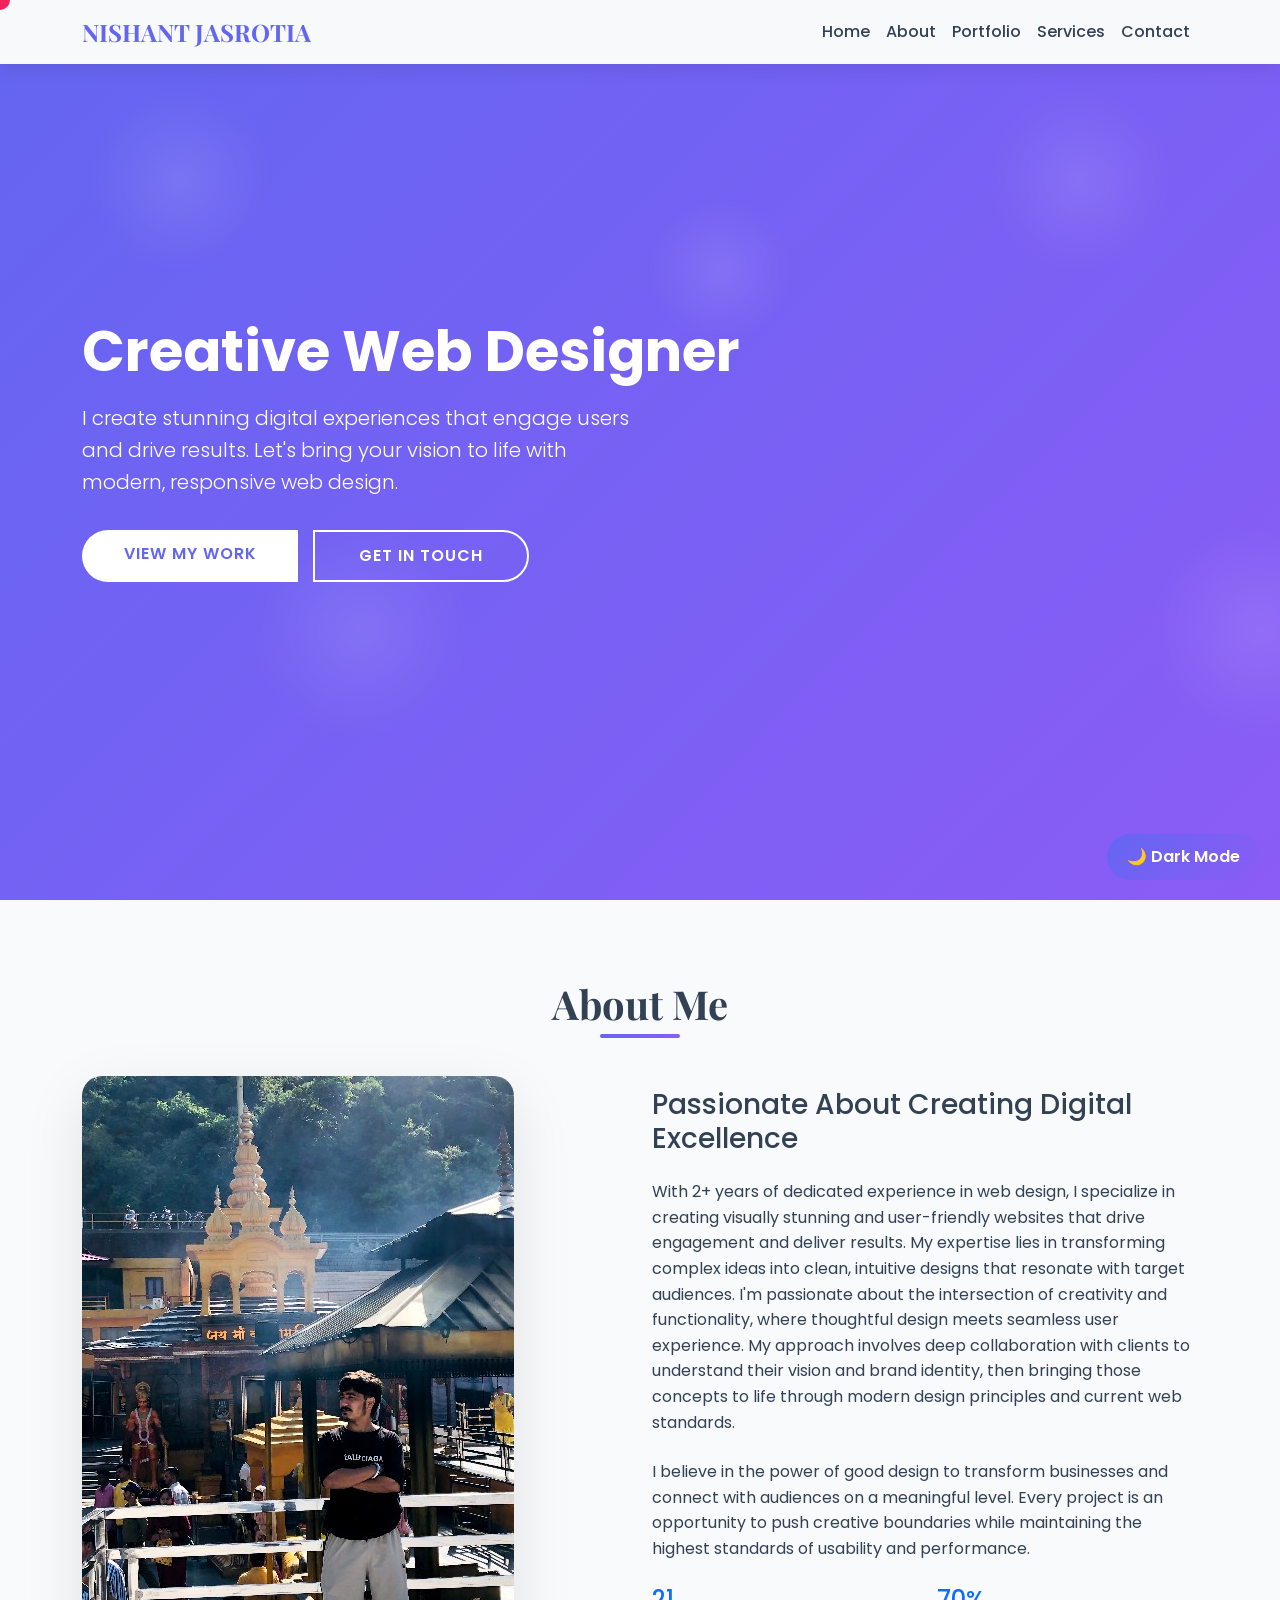
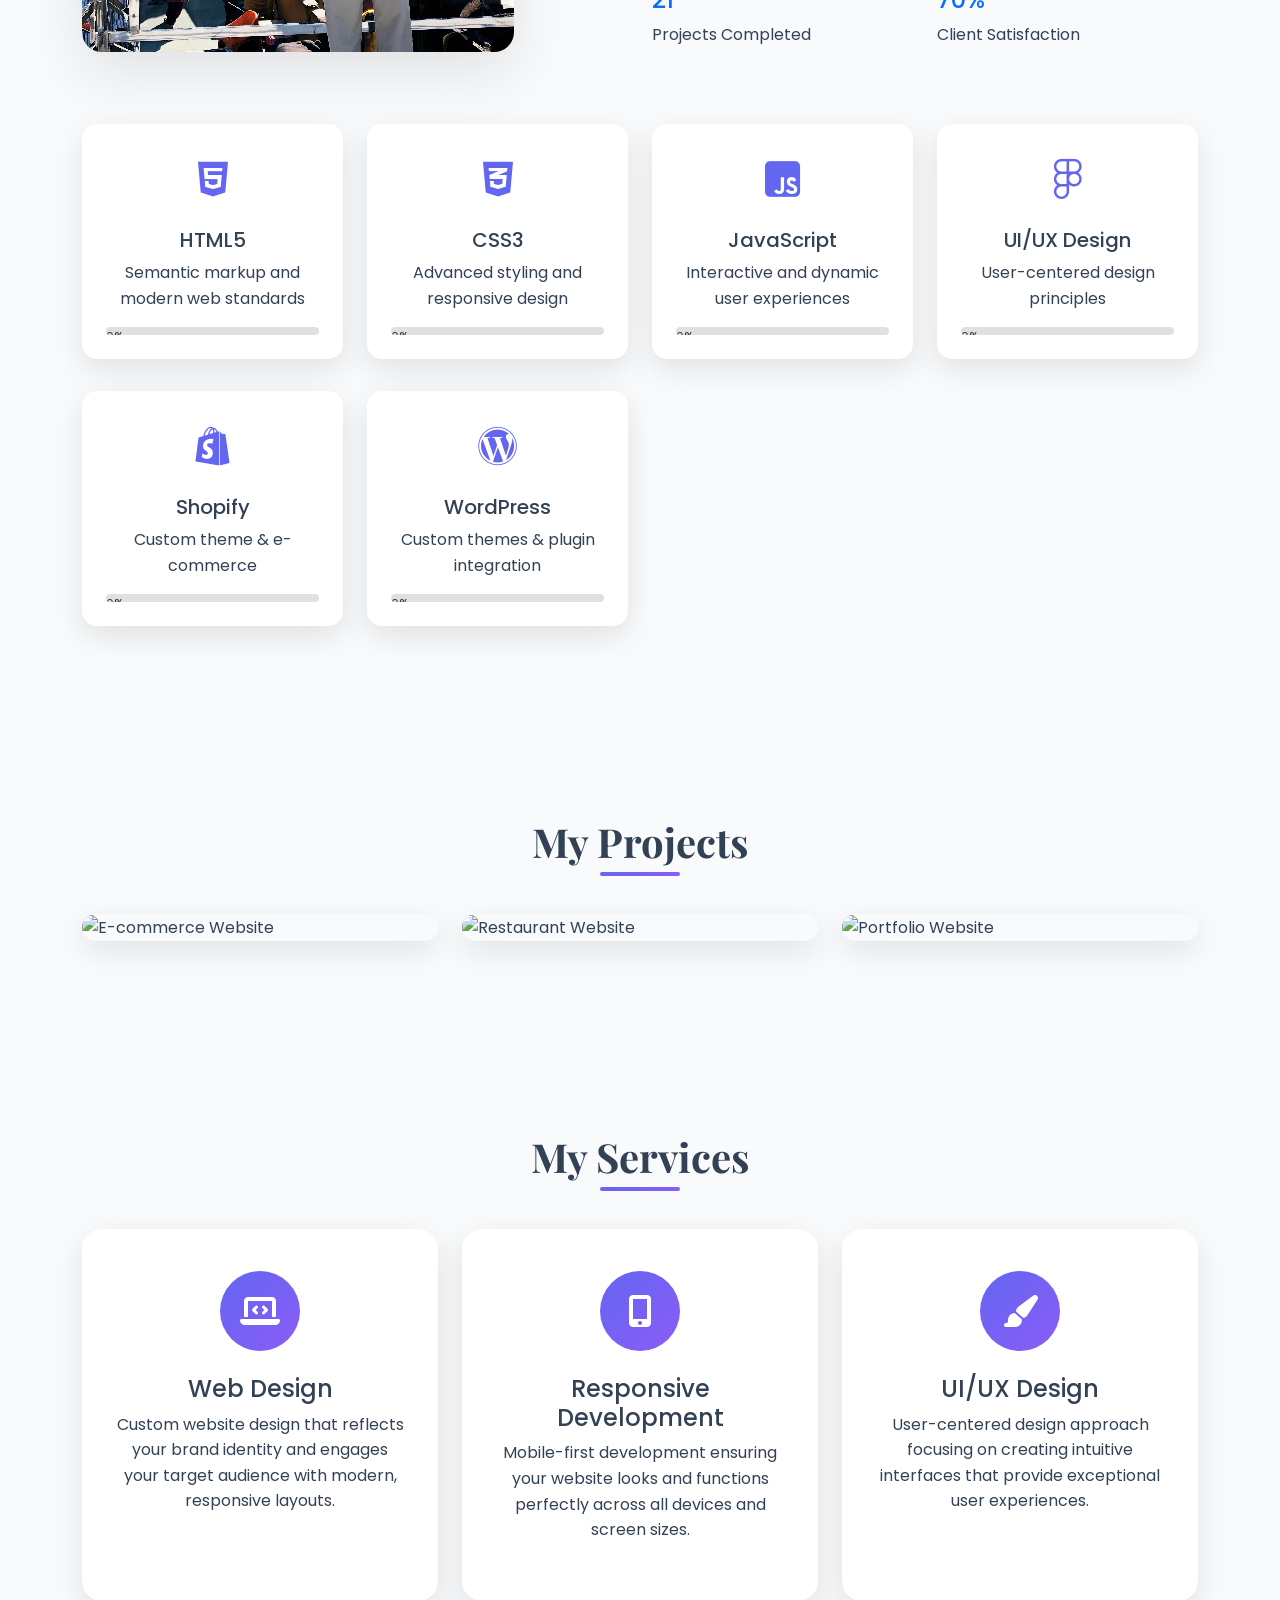
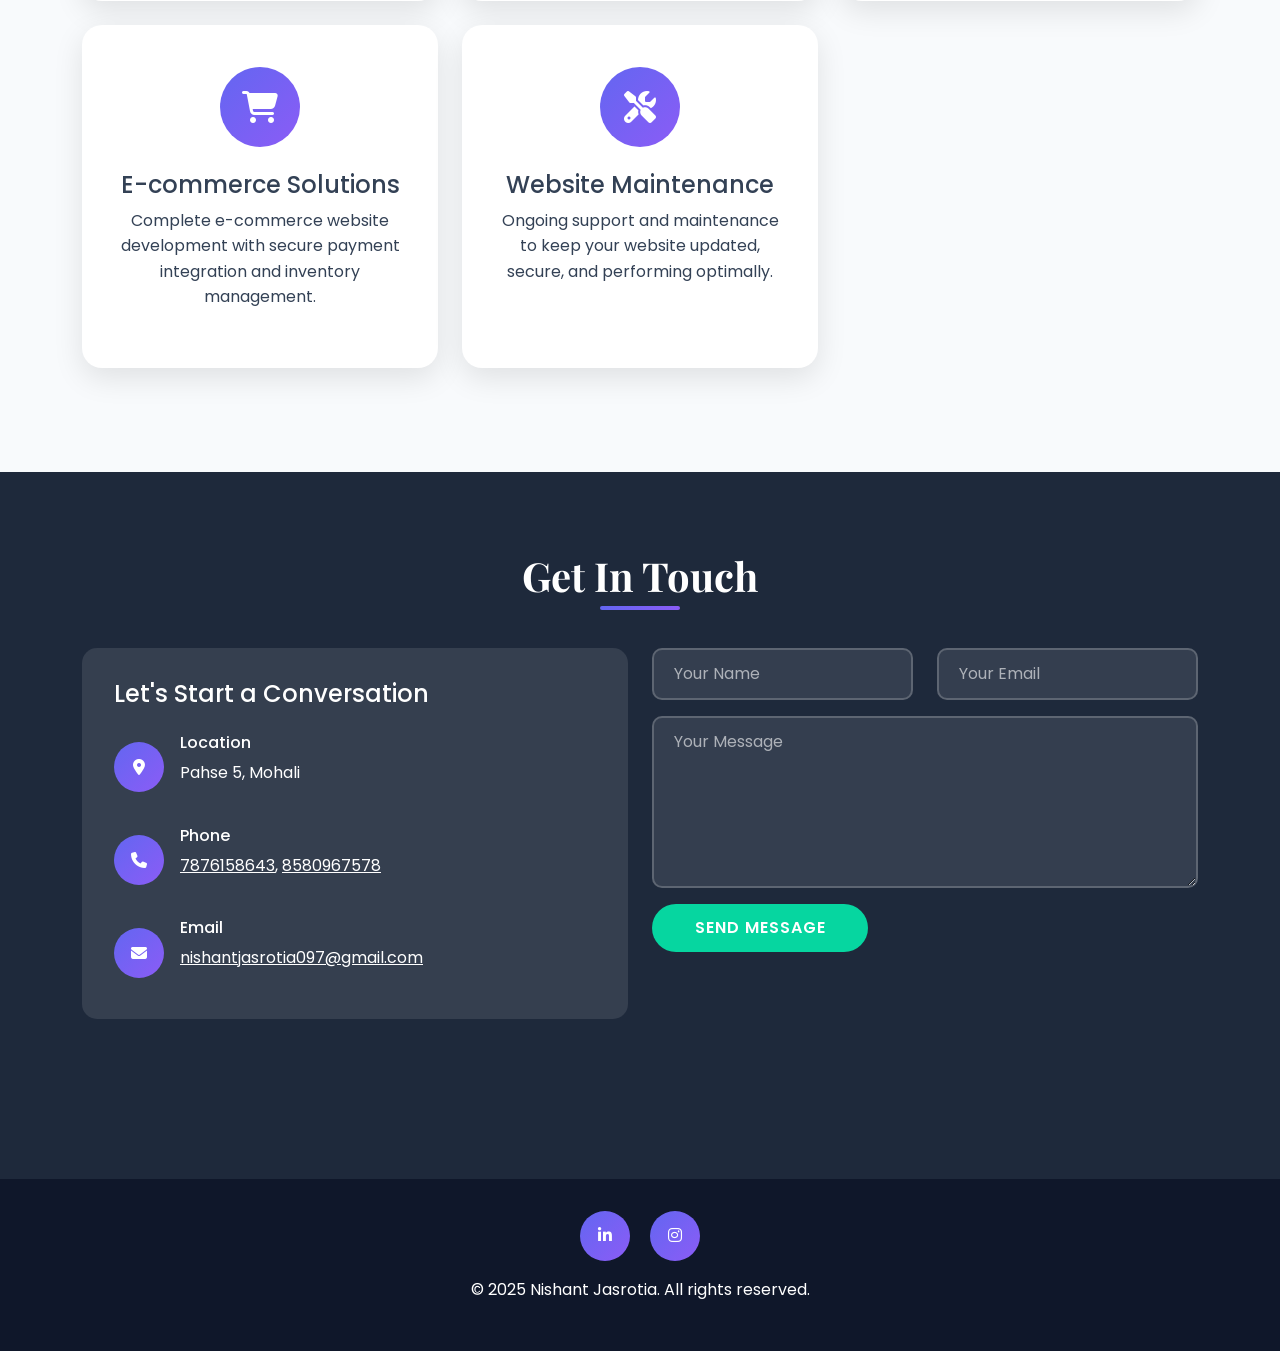
==== index.html @ 98944ba5 "changes" ====
<!DOCTYPE html>
<html lang="en">

<head>
  <meta charset="UTF-8">
  <meta name="viewport" content="width=device-width, initial-scale=1.0">
  <title>Web Designer</title>

  <!-- Bootstrap CSS -->
  <link href="https://cdnjs.cloudflare.com/ajax/libs/bootstrap/5.3.2/css/bootstrap.min.css" rel="stylesheet">
  <!-- Font Awesome -->
  <link href="https://cdnjs.cloudflare.com/ajax/libs/font-awesome/6.4.0/css/all.min.css" rel="stylesheet">
  <!-- Google Fonts -->
  <link
    href="https://fonts.googleapis.com/css2?family=Poppins:wght@300;400;500;600;700&family=Playfair+Display:wght@400;700&display=swap"
    rel="stylesheet">

</head>

<style>
  :root {
    --primary-color: #6366f1;
    --secondary-color: #8b5cf6;
    --accent-color: #06d6a0;
    --dark-color: #1e293b;
    --light-color: #f8fafc;
    --text-color: #334155;
    --gradient: linear-gradient(135deg, #6366f1 0%, #8b5cf6 100%);
  }

  body {
    font-family: 'Poppins', sans-serif;
    line-height: 1.6;
    color: var(--text-color);
    background: var(--light-color);
    transition: all 0.3s ease;
    position: relative;
  }

  /* Dark Mode */
  .mode-button {
    position: fixed;
    bottom: 20px;
    right: 20px;
    z-index: 1000;
  }

  .dark-toggle-btn {
    padding: 10px 20px;
    border: none;
    border-radius: 8px;
    cursor: pointer;
    background: #444;
    color: #fff;
    font-size: 16px;
    transition: background 0.3s ease;
  }

  body.dark-mode .dark-toggle-btn {
    background: #fff;
    color: #000;
  }

  body.dark-mode {
    background: #0f172a;
    color: #f8fafc;
  }

  body.dark-mode .navbar {
    background: rgba(15, 23, 42, 0.95) !important;
  }

  body.dark-mode .nav-link {
    color: #f8fafc !important;
  }

  body.dark-mode .section-title {
    color: #f8fafc;
  }

  body.dark-mode .skill-item,
  body.dark-mode .service-card,
  body.dark-mode .contact-info {
    background: #1e293b;
    color: #f8fafc;
  }

  body.dark-mode .form-control {
    background: rgba(255, 255, 255, 0.1);
    color: #fff;
  }

  body.dark-mode .portfolio {
    background: #1e293b;
  }

  .dark-toggle-btn {
    background: var(--gradient);
    border: none;
    border-radius: 50px;
    padding: 10px 20px;
    color: #fff;
    font-weight: 600;
    cursor: pointer;
    transition: 0.3s ease;
  }

  .dark-toggle-btn:hover {
    transform: translateY(-3px);
    box-shadow: 0 10px 20px rgba(0, 0, 0, 0.3);
  }

  /* Footer */
  .footer {
    background: #0f172a;
    color: white;
    text-align: center;
    padding: 2rem 0;
  }

  * {
    margin: 0;
    padding: 0;
    box-sizing: border-box;
  }

  body {
    font-family: 'Poppins', sans-serif;
    line-height: 1.6;
    color: var(--text-color);
    overflow-x: hidden;
  }

  /* Custom scrollbar */
  ::-webkit-scrollbar {
    width: 8px;
  }

  ::-webkit-scrollbar-track {
    background: var(--light-color);
  }

  ::-webkit-scrollbar-thumb {
    background: var(--primary-color);
    border-radius: 4px;
  }

  /* Navigation */
  .navbar {
    background: rgba(255, 255, 255, 0.95);
    backdrop-filter: blur(10px);
    box-shadow: 0 2px 20px rgba(0, 0, 0, 0.1);
    transition: all 0.3s ease;
  }

  .navbar-brand {
    font-family: 'Playfair Display', serif;
    font-weight: 700;
    font-size: 1.5rem;
    color: var(--primary-color) !important;
  }

  .nav-link {
    font-weight: 500;
    color: var(--text-color) !important;
    position: relative;
    transition: color 0.3s ease;
  }

  .nav-link:hover {
    color: var(--primary-color) !important;
  }

  .nav-link::after {
    content: '';
    position: absolute;
    width: 0;
    height: 2px;
    bottom: 0;
    left: 50%;
    background: var(--gradient);
    transition: all 0.3s ease;
    transform: translateX(-50%);
  }

  .nav-link:hover::after {
    width: 80%;
  }

  /* Hero Section */
  .hero {
    min-height: 100vh;
    background: var(--gradient);
    position: relative;
    display: flex;
    align-items: center;
    overflow: hidden;
  }

  .hero::before {
    content: '';
    position: absolute;
    top: 0;
    left: 0;
    right: 0;
    bottom: 0;
    background: url('data:image/svg+xml,<svg xmlns="http://www.w3.org/2000/svg" viewBox="0 0 1000 1000"><defs><radialGradient id="a" cx="50%" cy="50%" r="50%"><stop offset="0%" stop-color="%23ffffff" stop-opacity="0.1"/><stop offset="100%" stop-color="%23ffffff" stop-opacity="0"/></radialGradient></defs><circle cx="200" cy="200" r="100" fill="url(%23a)"/><circle cx="800" cy="300" r="80" fill="url(%23a)"/><circle cx="400" cy="700" r="120" fill="url(%23a)"/></svg>');
    animation: float 20s ease-in-out infinite;
  }

  @keyframes float {

    0%,
    100% {
      transform: translateY(0px) rotate(0deg);
    }

    50% {
      transform: translateY(-20px) rotate(180deg);
    }
  }

  .hero-content {
    color: white;
    z-index: 2;
    position: relative;
  }

  .hero h1 {
    font-size: 3.5rem;
    font-weight: 700;
    margin-bottom: 1rem;
    opacity: 0;
    animation: slideInUp 1s ease forwards;
  }

  .hero .lead {
    font-size: 1.25rem;
    margin-bottom: 2rem;
    opacity: 0;
    animation: slideInUp 1s ease 0.3s forwards;
  }

  .hero .btn-group {
    opacity: 0;
    animation: slideInUp 1s ease 0.6s forwards;
  }

  @keyframes slideInUp {
    from {
      opacity: 0;
      transform: translateY(50px);
    }

    to {
      opacity: 1;
      transform: translateY(0);
    }
  }

  .hero-content p.lead {
    width: 100%;
    max-width: 555px;
  }

  .btn-custom {
    padding: 12px 30px;
    border-radius: 50px;
    font-weight: 600;
    text-transform: uppercase;
    letter-spacing: 1px;
    transition: all 0.3s ease;
    border: none;
    position: relative;
    overflow: hidden;
    width: 100%;
    max-width: 216px;
  }

  .btn-primary-custom {
    background: white;
    color: var(--primary-color);
  }

  .btn-primary-custom:hover {
    background: var(--light-color);
    transform: translateY(-3px);
    box-shadow: 0 10px 30px rgba(0, 0, 0, 0.2);
    color: #7c60f4;
  }

  .btn-outline-custom {
    background: transparent;
    color: white;
    border: 2px solid white;
  }

  .btn-outline-custom:hover {
    background: white;
    color: var(--primary-color);
    transform: translateY(-3px);
  }

  /* Section Styles */
  .section-padding {
    padding: 80px 0;
  }

  .section-title {
    font-family: 'Playfair Display', serif;
    font-size: 2.5rem;
    font-weight: 700;
    text-align: center;
    margin-bottom: 3rem;
    position: relative;
  }

  .section-title::after {
    content: '';
    position: absolute;
    width: 80px;
    height: 4px;
    background: var(--gradient);
    bottom: -10px;
    left: 50%;
    transform: translateX(-50%);
    border-radius: 2px;
  }

  /* About Section */
  .about-img {
    border-radius: 20px;
    box-shadow: 0 20px 60px rgba(0, 0, 0, 0.1);
    transition: transform 0.3s ease;
  }

  .about-img:hover {
    transform: translateY(-10px);
  }

  .skill-item {
    background: white;
    padding: 1.5rem;
    border-radius: 15px;
    text-align: center;
    box-shadow: 0 10px 30px rgba(0, 0, 0, 0.1);
    transition: all 0.3s ease;
    margin-bottom: 2rem;
    cursor: pointer;
  }

  .skill-item:hover {
    transform: translateY(-10px);
    box-shadow: 0 20px 60px rgba(0, 0, 0, 0.15);
  }

  .skill-icon {
    font-size: 2.5rem;
    color: var(--primary-color);
    margin-bottom: 1rem;
  }

  /* Portfolio Section */
  .portfolio {
    background: var(--light-color);
  }

  .portfolio-item {
    position: relative;
    overflow: hidden;
    border-radius: 15px;
    box-shadow: 0 10px 30px rgba(0, 0, 0, 0.1);
    transition: all 0.3s ease;
    margin-bottom: 2rem;
  }

  .portfolio-item:hover {
    transform: translateY(-10px);
    box-shadow: 0 20px 60px rgba(0, 0, 0, 0.2);
  }

  .portfolio-overlay {
    position: absolute;
    top: 0;
    left: 0;
    right: 0;
    bottom: 0;
    background: rgba(99, 102, 241, 0.9);
    opacity: 0;
    transition: all 0.3s ease;
    display: flex;
    align-items: center;
    justify-content: center;
    flex-direction: column;
  }

  .portfolio-item:hover .portfolio-overlay {
    opacity: 1;
  }

  .portfolio-overlay h5 {
    color: white;
    margin-bottom: 0.5rem;
  }

  .portfolio-overlay p {
    color: rgba(255, 255, 255, 0.8);
    margin-bottom: 1rem;
  }

  .portfolio-overlay .btn {
    border: 2px solid white;
    color: white;
    border-radius: 25px;
    padding: 8px 20px;
  }

  /* Services Section */
  .service-card {
    background: white;
    padding: 2.5rem 2rem;
    border-radius: 20px;
    text-align: center;
    box-shadow: 0 10px 30px rgba(0, 0, 0, 0.1);
    transition: all 0.3s ease;
    height: 100%;
    border: 2px solid transparent;
    cursor: pointer;
  }

  .service-card:hover {
    transform: translateY(-10px);
    border-color: var(--primary-color);
    box-shadow: 0 20px 60px rgba(99, 102, 241, 0.2);
  }

  .service-icon {
    width: 80px;
    height: 80px;
    background: var(--gradient);
    border-radius: 50%;
    display: flex;
    align-items: center;
    justify-content: center;
    margin: 0 auto 1.5rem;
    color: white;
    font-size: 2rem;
  }

  /* Contact Section */
  body.dark-mode .contact-info {
    border: 1px solid #fff;
    /* border-radius: 15px;
    background-image: linear-gradient(#7c5ff4, #06d6a0), linear-gradient(135deg, #6366f1 0%, #8b5cf6 100%); */
  }

  .contact {
    background: var(--dark-color);
    color: white;
  }

  .contact-info {
    background: rgba(255, 255, 255, 0.1);
    padding: 2rem;
    border-radius: 15px;
    margin-bottom: 2rem;
  }

  .contact-item {
    display: flex;
    align-items: center;
    margin-bottom: 1.5rem;
  }

  .contact-item a {
    color: #fff;
  }

  .contact-item:last-child {
    margin-bottom: 0;
  }

  .contact-icon {
    width: 50px;
    height: 50px;
    background: var(--gradient);
    border-radius: 50%;
    display: flex;
    align-items: center;
    justify-content: center;
    margin-right: 1rem;
  }

  .form-control {
    background: rgba(255, 255, 255, 0.1);
    border: 2px solid rgba(255, 255, 255, 0.2);
    border-radius: 10px;
    color: white;
    padding: 12px 20px;
  }

  .form-control:focus {
    background: rgba(255, 255, 255, 0.15);
    border-color: var(--accent-color);
    box-shadow: 0 0 0 0.2rem rgba(6, 214, 160, 0.25);
    color: white;
  }

  .form-control::placeholder {
    color: rgba(255, 255, 255, 0.6);
  }

  /* Footer */
  .footer {
    background: #0f172a;
    color: white;
    text-align: center;
    padding: 2rem 0;
  }

  .social-links a {
    display: inline-block;
    width: 50px;
    height: 50px;
    background: var(--gradient);
    border-radius: 50%;
    color: white;
    text-decoration: none;
    margin: 0 0.5rem;
    line-height: 50px;
    transition: all 0.3s ease;
  }

  .social-links a:hover {
    transform: translateY(-5px);
    box-shadow: 0 10px 30px rgba(99, 102, 241, 0.3);
  }

  /* Loader full screen black */
  #loader {
    position: fixed;
    top: 0;
    left: 0;
    width: 100%;
    height: 100%;
    background: #000;
    /* Pure black */
    display: flex;
    justify-content: flex-start;
    align-items: flex-start;
    z-index: 2000;
    transition: opacity 0.6s ease, visibility 0.6s ease;
  }

  #loader.hidden {
    opacity: 0;
    visibility: hidden;
  }

  .loading-line {
    position: absolute;
    top: 0;
    left: 0;
    height: 5px;
    width: 0;
    background: #6366f1;
    box-shadow: 0 0 15px #6366f1, 0 0 30px #6366f1;
    animation: loadLine 2s ease-in-out infinite;
  }

  /* Animation Effect */
  @keyframes loadLine {
    0% {
      width: 0;
      left: 0;
    }

    50% {
      width: 60%;
      left: 20%;
    }

    100% {
      width: 0;
      left: 100%;
    }
  }

  /* Responsive */
  @media (max-width: 768px) {
    .hero h1 {
      font-size: 2.5rem;
    }

    .section-title {
      font-size: 2rem;
    }

    .hero .btn-group {
      flex-direction: column;
      gap: 1rem;
    }
  }

  #cursor {
    position: fixed;
    top: 0;
    left: 0;
    width: 20px;
    height: 20px;
    background: var(--accent-color);
    border-radius: 50%;
    pointer-events: none;
    transform: translate(-50%, -50%);
    transition: transform 0.1s ease;
    mix-blend-mode: difference;
    z-index: 9999;
  }

  button#backToTop {
    border: 0px;
    background: linear-gradient(135deg, #6366f1 0%, #8b5cf6 100%);
    color: #fff;
    width: 50px;
    border-radius: 50px;
    height: 50px;
    font-size: 29px;
  }

  .back-top-button {
    position: fixed;
    bottom: 20px;
    left: 20px;
  }

  /* Skill animation css */
  .skill-item .progress {
    background-color: #e0e0e0;
    border-radius: 20px;
    height: 8px;
    overflow: hidden;
    margin-top: 10px;
  }

  .skill-item .progress-bar {
    height: 100%;
    width: 0;
    background-color: #007bff;
    transition: width 2s ease;
    border-radius: 20px;
  }

</style>

<body>

  <div id="loader">
    <div class="loading-line"></div>
  </div>
  <!-- Navigation -->
  <nav class="navbar navbar-expand-lg fixed-top bg-light">
    <div class="container">
      <a class="navbar-brand fw-bold" href="#home">NISHANT JASROTIA</a>
      <button class="navbar-toggler" type="button" data-bs-toggle="collapse" data-bs-target="#navbarNav">
        <span class="navbar-toggler-icon"></span>
      </button>
      <div class="collapse navbar-collapse" id="navbarNav">
        <ul class="navbar-nav ms-auto">
          <li class="nav-item"><a class="nav-link" href="#home">Home</a></li>
          <li class="nav-item"><a class="nav-link" href="#about">About</a></li>
          <li class="nav-item"><a class="nav-link" href="#portfolio">Portfolio</a></li>
          <li class="nav-item"><a class="nav-link" href="#services">Services</a></li>
          <li class="nav-item"><a class="nav-link" href="#contact">Contact</a></li>
        </ul>
      </div>
    </div>
  </nav>

  <!-- Hero Section -->
  <section id="home" class="hero">
    <div class="container">
      <div class="row align-items-center min-vh-100">
        <div class="col-lg-8">
          <div class="hero-content">
            <h1>Creative Web Designer</h1>
            <p class="lead">I create stunning digital experiences that engage users and drive results. Let's bring your
              vision to life with modern, responsive web design.</p>
            <div class="btn-group d-flex flex-wrap gap-3">
              <a href="#portfolio" class="btn btn-custom btn-primary-custom">View My Work</a>
              <a href="#contact" class="btn btn-custom btn-outline-custom">Get In Touch</a>
            </div>
          </div>
        </div>
      </div>
    </div>
  </section>

  <!-- About Section -->
  <section id="about" class="section-padding">
    <div class="container">
      <h2 class="section-title">About Me</h2>
      <div class="row align-items-center">
        <div class="col-lg-6 mb-4">
          <img src="./Images/About_image.jpg" alt="Nishant Jasrotia" class="img-fluid about-img">
        </div>
        <div class="col-lg-6">
          <h3 class="mb-4">Passionate About Creating Digital Excellence</h3>
          <p class="mb-4">With 2+ years of dedicated experience in web design, I specialize in creating visually
            stunning and user-friendly websites that drive engagement and deliver results. My expertise lies in
            transforming complex ideas into clean, intuitive designs that resonate with target audiences. I'm passionate
            about the intersection of creativity and functionality, where thoughtful design meets seamless user
            experience. My approach involves deep collaboration with clients to understand their vision and brand
            identity, then bringing those concepts to life through modern design principles and current web standards.
          </p>
          <p class="mb-4">I believe in the power of good design to transform businesses and connect with audiences on a
            meaningful level. Every project is an opportunity to push creative boundaries while maintaining the highest
            standards of usability and performance.</p>
          <div class="row">
            <div class="col-6">
              <h4 class="text-primary counter" data-target="30">0</h4>
              <p>Projects Completed</p>
            </div>
            <div class="col-6">
              <h4 class="text-primary counter" data-target="98" data-suffix="%">0%</h4>
              <p>Client Satisfaction</p>
            </div>
          </div>
        </div>
      </div>

      <!-- Skills Section -->
      <div class="row mt-5">
        <div class="col-md-3">
          <div class="skill-item">
            <div class="skill-icon">
              <i class="fab fa-html5"></i>
            </div>
            <h5>HTML5</h5>
            <p>Semantic markup and modern web standards</p>
            <div class="progress">
              <div class="progress-bar" data-percentage="95"></div>
              <span class="progress-percent">0%</span>
            </div>
          </div>
        </div>

        <div class="col-md-3">
          <div class="skill-item">
            <div class="skill-icon">
              <i class="fab fa-css3-alt"></i>
            </div>
            <h5>CSS3</h5>
            <p>Advanced styling and responsive design</p>
            <div class="progress">
              <div class="progress-bar" data-percentage="95"></div>
              <span class="progress-percent">0%</span>
            </div>
          </div>
        </div>

        <div class="col-md-3">
          <div class="skill-item">
            <div class="skill-icon">
              <i class="fab fa-js-square"></i>
            </div>
            <h5>JavaScript</h5>
            <p>Interactive and dynamic user experiences</p>
            <div class="progress">
              <div class="progress-bar" data-percentage="60"></div>
              <span class="progress-percent">0%</span>
            </div>
          </div>
        </div>

        <div class="col-md-3">
          <div class="skill-item">
            <div class="skill-icon">
              <i class="fab fa-figma"></i>
            </div>
            <h5>UI/UX Design</h5>
            <p>User-centered design principles</p>
            <div class="progress">
              <div class="progress-bar" data-percentage="100"></div>
              <span class="progress-percent">0%</span>
            </div>
          </div>
        </div>

        <div class="col-md-3">
          <div class="skill-item">
            <div class="skill-icon">
              <i class="fab fa-shopify"></i>
            </div>
            <h5>Shopify</h5>
            <p>Custom theme & e-commerce</p>
            <div class="progress">
              <div class="progress-bar" data-percentage="90"></div>
              <span class="progress-percent">0%</span>
            </div>
          </div>
        </div>

        <div class="col-md-3">
          <div class="skill-item">
            <div class="skill-icon">
              <i class="fab fa-wordpress"></i>
            </div>
            <h5>WordPress</h5>
            <p>Custom themes & plugin integration</p>
            <div class="progress">
              <div class="progress-bar" data-percentage="85"></div>
              <span class="progress-percent">0%</span>
            </div>
          </div>
        </div>
        <!-- Skill Item End -->
      </div>
    </div>
  </section>



  <!-- Portfolio Section -->
  <section id="portfolio" class="portfolio section-padding">
    <div class="container">
      <h2 class="section-title">My Projects</h2>
      <div class="row">
        <div class="col-lg-4 col-md-6">
          <div class="portfolio-item">
            <img src="https://images.unsplash.com/photo-1460925895917-afdab827c52f?w=400&h=300&fit=crop"
              alt="E-commerce Website" class="img-fluid">
            <div class="portfolio-overlay">
              <h5>E-commerce Platform</h5>
              <p>Modern online shopping experience</p>
              <a href="http://hatley.com/" class="btn btn-outline-light">View Project</a>
            </div>
          </div>
        </div>
        <div class="col-lg-4 col-md-6">
          <div class="portfolio-item">
            <img src="https://images.unsplash.com/photo-1551650975-87deedd944c3?w=400&h=300&fit=crop"
              alt="Restaurant Website" class="img-fluid">
            <div class="portfolio-overlay">
              <h5>Gruta 19</h5>
              <p>Elegant dining experience showcase</p>
              <a href="https://gruta19.netlify.app" class="btn btn-outline-light">View Project</a>
            </div>
          </div>
        </div>
        <div class="col-lg-4 col-md-6">
          <div class="portfolio-item">
            <img src="https://images.unsplash.com/photo-1563013544-824ae1b704d3?w=400&h=300&fit=crop"
              alt="Portfolio Website" class="img-fluid">
            <div class="portfolio-overlay">
              <h5>Coirology</h5>
              <p>Creative showcase platform</p>
              <a href="https://coirology.co.uk" class="btn btn-outline-light">View Project</a>
            </div>
          </div>
        </div>
      </div>
    </div>
  </section>

  <!-- Services Section -->
  <section id="services" class="section-padding">
    <div class="container">
      <h2 class="section-title">My Services</h2>
      <div class="row">
        <div class="col-lg-4 col-md-6 mb-4">
          <div class="service-card">
            <div class="service-icon">
              <i class="fas fa-laptop-code"></i>
            </div>
            <h4>Web Design</h4>
            <p>Custom website design that reflects your brand identity and engages your target audience with modern,
              responsive layouts.</p>
          </div>
        </div>
        <div class="col-lg-4 col-md-6 mb-4">
          <div class="service-card">
            <div class="service-icon">
              <i class="fas fa-mobile-alt"></i>
            </div>
            <h4>Responsive Development</h4>
            <p>Mobile-first development ensuring your website looks and functions perfectly across all devices and
              screen sizes.</p>
          </div>
        </div>
        <div class="col-lg-4 col-md-6 mb-4">
          <div class="service-card">
            <div class="service-icon">
              <i class="fas fa-paint-brush"></i>
            </div>
            <h4>UI/UX Design</h4>
            <p>User-centered design approach focusing on creating intuitive interfaces that provide exceptional user
              experiences.</p>
          </div>
        </div>
        <div class="col-lg-4 col-md-6 mb-4">
          <div class="service-card">
            <div class="service-icon">
              <i class="fas fa-shopping-cart"></i>
            </div>
            <h4>E-commerce Solutions</h4>
            <p>Complete e-commerce website development with secure payment integration and inventory management.</p>
          </div>
        </div>
        <div class="col-lg-4 col-md-6 mb-4">
          <div class="service-card">
            <div class="service-icon">
              <i class="fas fa-tools"></i>
            </div>
            <h4>Website Maintenance</h4>
            <p>Ongoing support and maintenance to keep your website updated, secure, and performing optimally.</p>
          </div>
        </div>
      </div>
    </div>
  </section>

  <!-- Contact Section -->
  <section id="contact" class="contact section-padding">
    <div class="container">
      <h2 class="section-title text-white">Get In Touch</h2>
      <div class="row">
        <div class="col-lg-6 mb-5">
          <div class="contact-info">
            <h4 class="mb-4">Let's Start a Conversation</h4>
            <div class="contact-item">
              <div class="contact-icon">
                <i class="fas fa-map-marker-alt"></i>
              </div>
              <div>
                <h6>Location</h6>
                <p>Pahse 5, Mohali</p>
              </div>
            </div>
            <div class="contact-item">
              <div class="contact-icon">
                <i class="fas fa-phone"></i>
              </div>
              <div>
                <h6>Phone</h6>
                <p>
                  <a href="tel:7876158643">7876158643</a>,
                  <a href="tel:8580967578">8580967578</a>
                </p>
              </div>
            </div>

            <div class="contact-item">
              <div class="contact-icon">
                <i class="fas fa-envelope"></i>
              </div>
              <div>
                <h6>Email</h6>
                <p>
                  <a href="mailto:nishantjasrotia@gmail.com">nishantjasrotia097@gmail.com</a>
                </p>
              </div>
            </div>

          </div>
        </div>
        <div class="col-lg-6">
          <form>
            <div class="row">
              <div class="col-md-6 mb-3">
                <input type="text" class="form-control" placeholder="Your Name" required>
              </div>
              <div class="col-md-6 mb-3">
                <input type="email" class="form-control" placeholder="Your Email" required>
              </div>
            </div>
            <div class="mb-3">
              <textarea class="form-control" rows="6" placeholder="Your Message" required></textarea>
            </div>
            <button type="submit" class="btn btn-custom"
              style="background: var(--accent-color); color: white; border: none;">Send Message</button>
          </form>
        </div>
      </div>
    </div>
  </section>

  <!-- Footer -->
  <footer class="footer">
    <div class="container">
      <div class="social-links mb-3">
        <a href="#"><i class="fab fa-linkedin-in"></i></a>
        <a href="#"><i class="fab fa-instagram"></i></a>
      </div>
      <p class="mt-3">&copy; 2025 Nishant Jasrotia. All rights reserved.</p>
    </div>
  </footer>
  <!-- Back to top -->
  <div class="back-top-button">
    <button id="backToTop" class="back-to-top">⬆</button>
  </div>

  <!-- Dark Mode Button -->
  <div class="mode-button">
    <button id="darkToggle" class="dark-toggle-btn">🌙 Dark Mode</button>
  </div>

  <!-- Bootstrap JS -->
  <script src="https://cdnjs.cloudflare.com/ajax/libs/bootstrap/5.3.2/js/bootstrap.bundle.min.js"></script>

  <script>
    // 1. Page Loader
    window.addEventListener("load", () => {
      const loader = document.getElementById("loader");
      setTimeout(() => {
        loader.classList.add("hidden");
      }, 800);
    });

    // 2. Dark Mode Toggle
    const toggleBtn = document.getElementById("darkToggle");
    function setTheme(theme) {
      document.body.classList.toggle("dark-mode", theme === "dark");
      toggleBtn.textContent = theme === "dark" ? "☀️ Light Mode" : "🌙 Dark Mode";
      localStorage.setItem("theme", theme);
    }
    window.addEventListener("DOMContentLoaded", () => {
      const savedTheme = localStorage.getItem("theme") || "light";
      setTheme(savedTheme);
    });
    toggleBtn.addEventListener("click", () => {
      const isDark = document.body.classList.contains("dark-mode");
      setTheme(isDark ? "light" : "dark");
    });

    // 3. Smooth Scrolling
    document.querySelectorAll('a[href^="#"]').forEach(anchor => {
      anchor.addEventListener("click", function (e) {
        const href = this.getAttribute("href");
        if (href.length > 1 && document.querySelector(href)) {
          e.preventDefault();
          document.querySelector(href).scrollIntoView({ behavior: "smooth" });
        }
      });
    });

    // 4. Navbar Background on Scroll
    window.addEventListener("scroll", () => {
      const navbar = document.querySelector(".navbar");
      if (navbar) {
        navbar.style.background =
          window.scrollY > 50
            ? "rgba(255, 255, 255, 0.98)"
            : "rgba(255, 255, 255, 0.95)";
      }
    });

    // 5. Form Submission
    const form = document.querySelector("form");
    if (form) {
      form.addEventListener("submit", function (e) {
        e.preventDefault();
        alert("Thank you for your message! I'll get back to you soon.");
        form.reset();
      });
    }

    // 6. Animated Counters
    function animateCounter(counter) {
      const target = +counter.getAttribute("data-target");
      const suffix = counter.getAttribute("data-suffix") || "";
      const duration = 2000;
      let start = null;
      function easeOutQuad(t) { return t * (2 - t); }
      function step(timestamp) {
        if (!start) start = timestamp;
        const progress = Math.min((timestamp - start) / duration, 1);
        const eased = easeOutQuad(progress);
        const value = Math.floor(eased * target);
        counter.textContent = value + suffix;
        if (progress < 1) requestAnimationFrame(step);
      }
      requestAnimationFrame(step);
    }
    const counterObserver = new IntersectionObserver(
      (entries, observer) => {
        entries.forEach(entry => {
          if (entry.isIntersecting) {
            animateCounter(entry.target);
            observer.unobserve(entry.target);
          }
        });
      },
      { threshold: 0.5 }
    );
    document.querySelectorAll(".counter").forEach(counter => {
      counterObserver.observe(counter);
    });

    // 7. Typing Effect
    const typingElement = document.getElementById("typing");
    const typingText = "Creative Web Designer | Frontend Developer | UI/UX Enthusiast";
    let typingIndex = 0;
    function typeEffect() {
      if (typingElement && typingIndex < typingText.length) {
        typingElement.textContent += typingText.charAt(typingIndex);
        typingIndex++;
        setTimeout(typeEffect, 100);
      }
    }
    window.addEventListener("load", typeEffect);

    // 8. Custom Cursor
    const cursor = document.createElement("div");
    cursor.id = "cursor";
    document.body.appendChild(cursor);
    document.addEventListener("mousemove", e => {
      cursor.style.top = `${e.clientY}px`;
      cursor.style.left = `${e.clientX}px`;
    });
    document.querySelectorAll("a, button").forEach(el => {
      el.addEventListener("mouseenter", () => {
        cursor.style.transform = "translate(-50%, -50%) scale(2)";
      });
      el.addEventListener("mouseleave", () => {
        cursor.style.transform = "translate(-50%, -50%) scale(1)";
      });
    });

    // 9. Back to Top Button
    const backToTop = document.getElementById("backToTop");
    window.addEventListener("scroll", () => {
      if (window.scrollY > 300) {
        backToTop.style.display = "block";
      } else {
        backToTop.style.display = "none";
      }
    });
    backToTop.addEventListener("click", () => {
      window.scrollTo({ top: 0, behavior: "smooth" });
    });

    // Skill Add animation
     function animateSkills() {
    const bars = document.querySelectorAll('.progress-bar');
    bars.forEach(bar => {
      const rect = bar.getBoundingClientRect();
      const inView = rect.top < window.innerHeight && rect.bottom >= 0;
      if (inView && !bar.classList.contains('animated')) {
        bar.classList.add('animated');
        bar.style.width = bar.getAttribute('data-percentage');
      }
    });
  }

  window.addEventListener('scroll', animateSkills);
  window.addEventListener('load', animateSkills);
  </script>

</body>

</html>
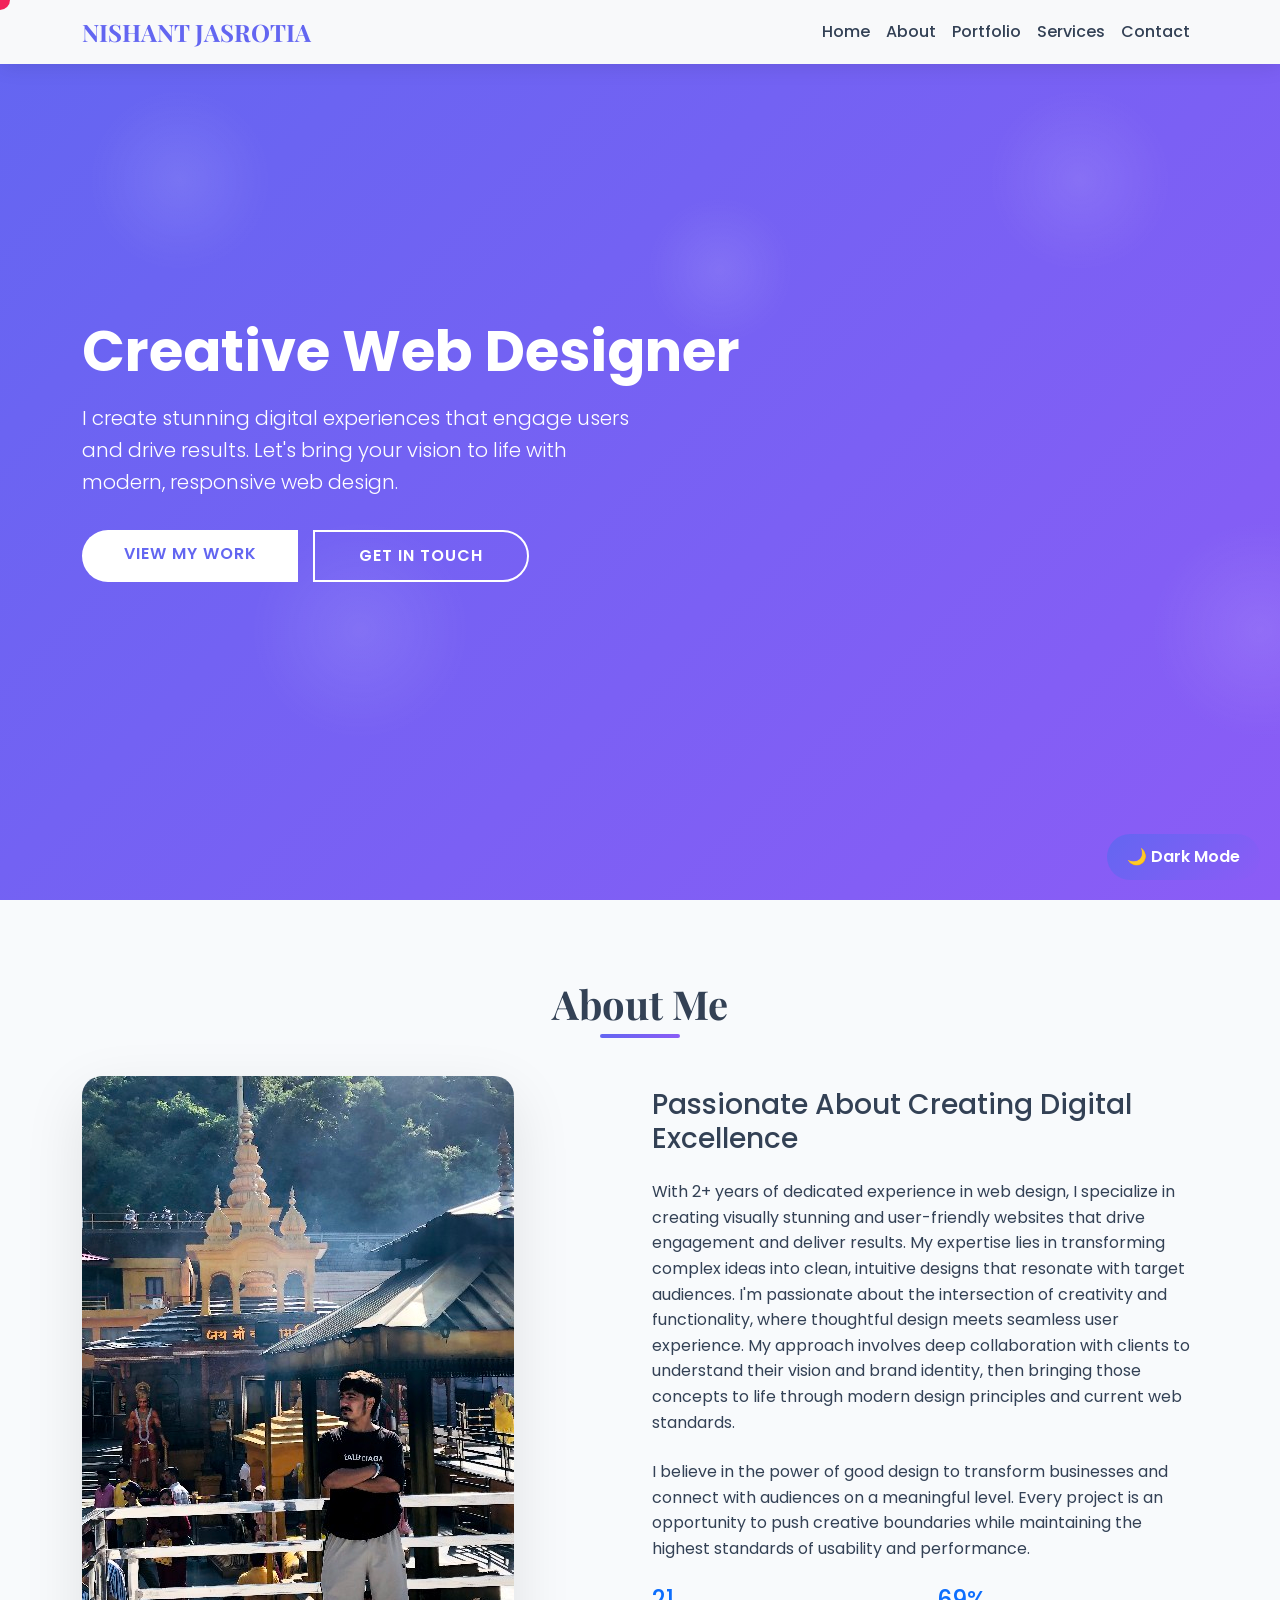
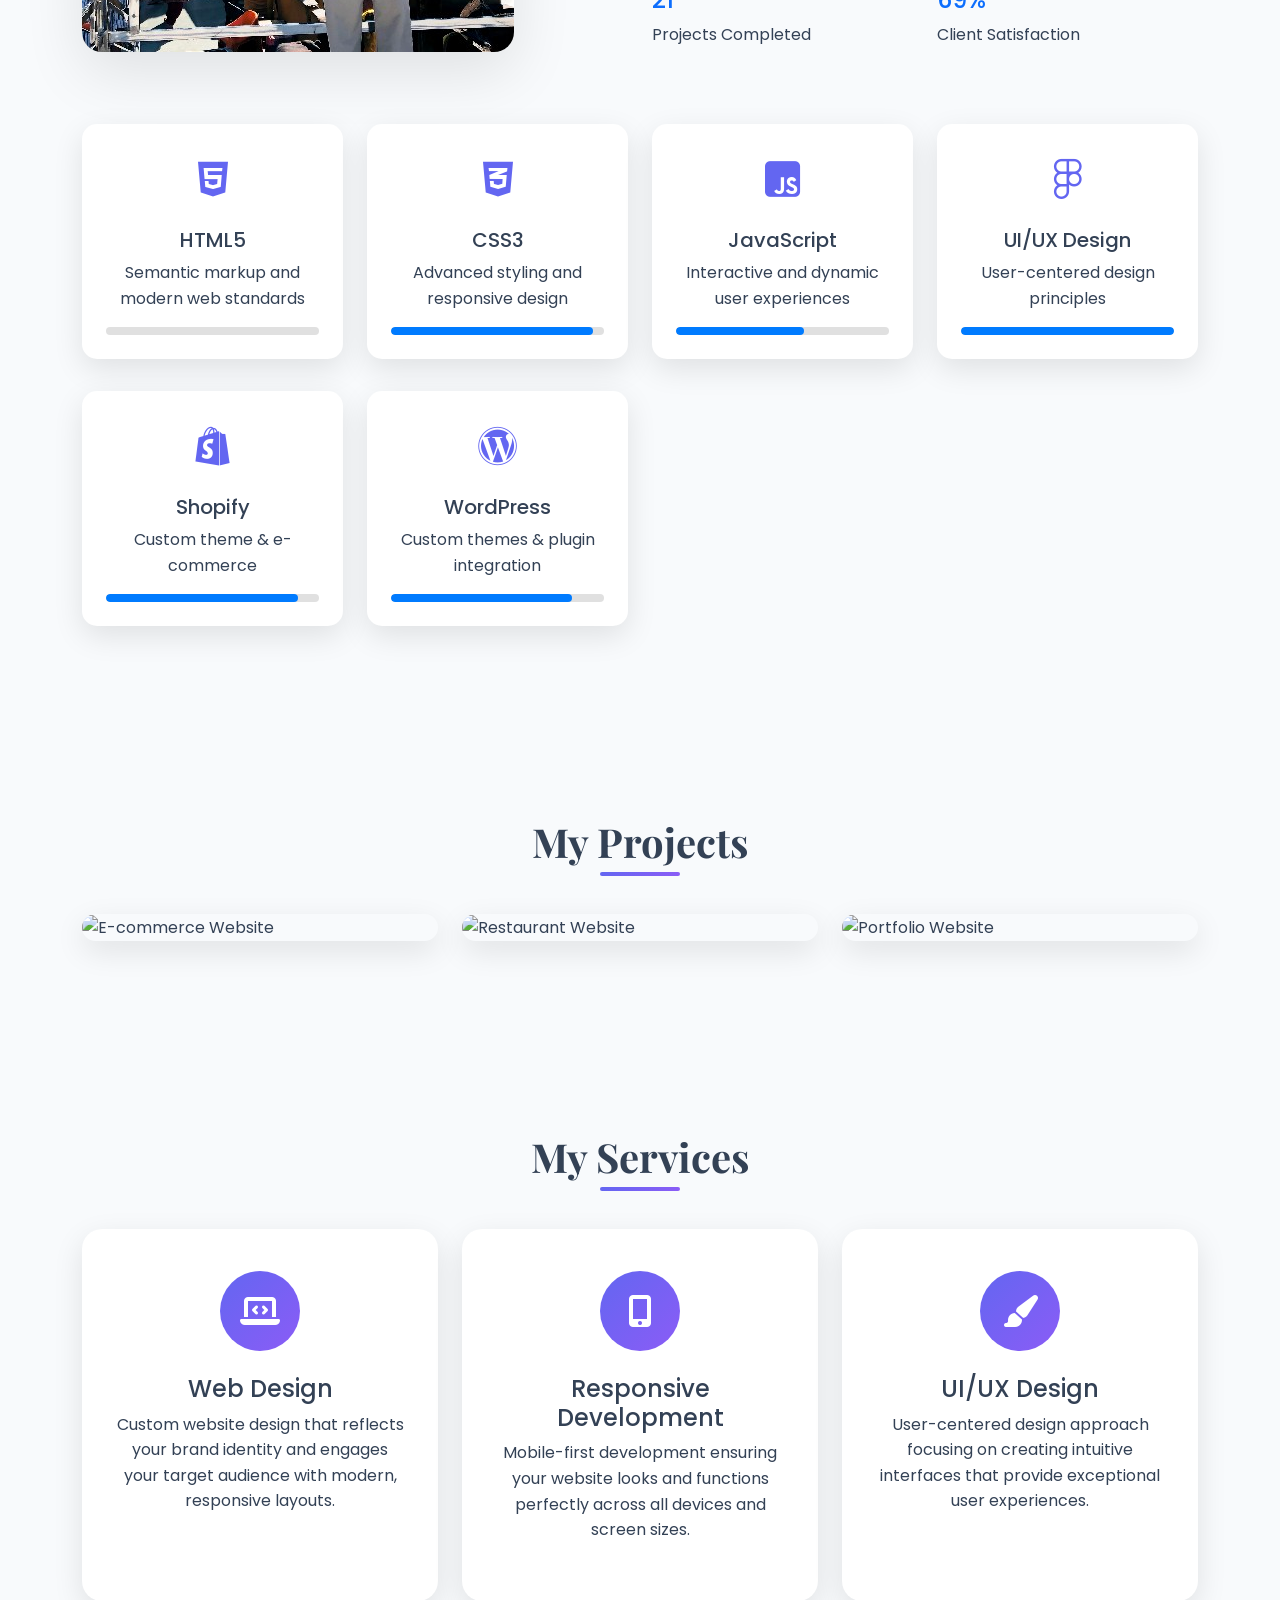
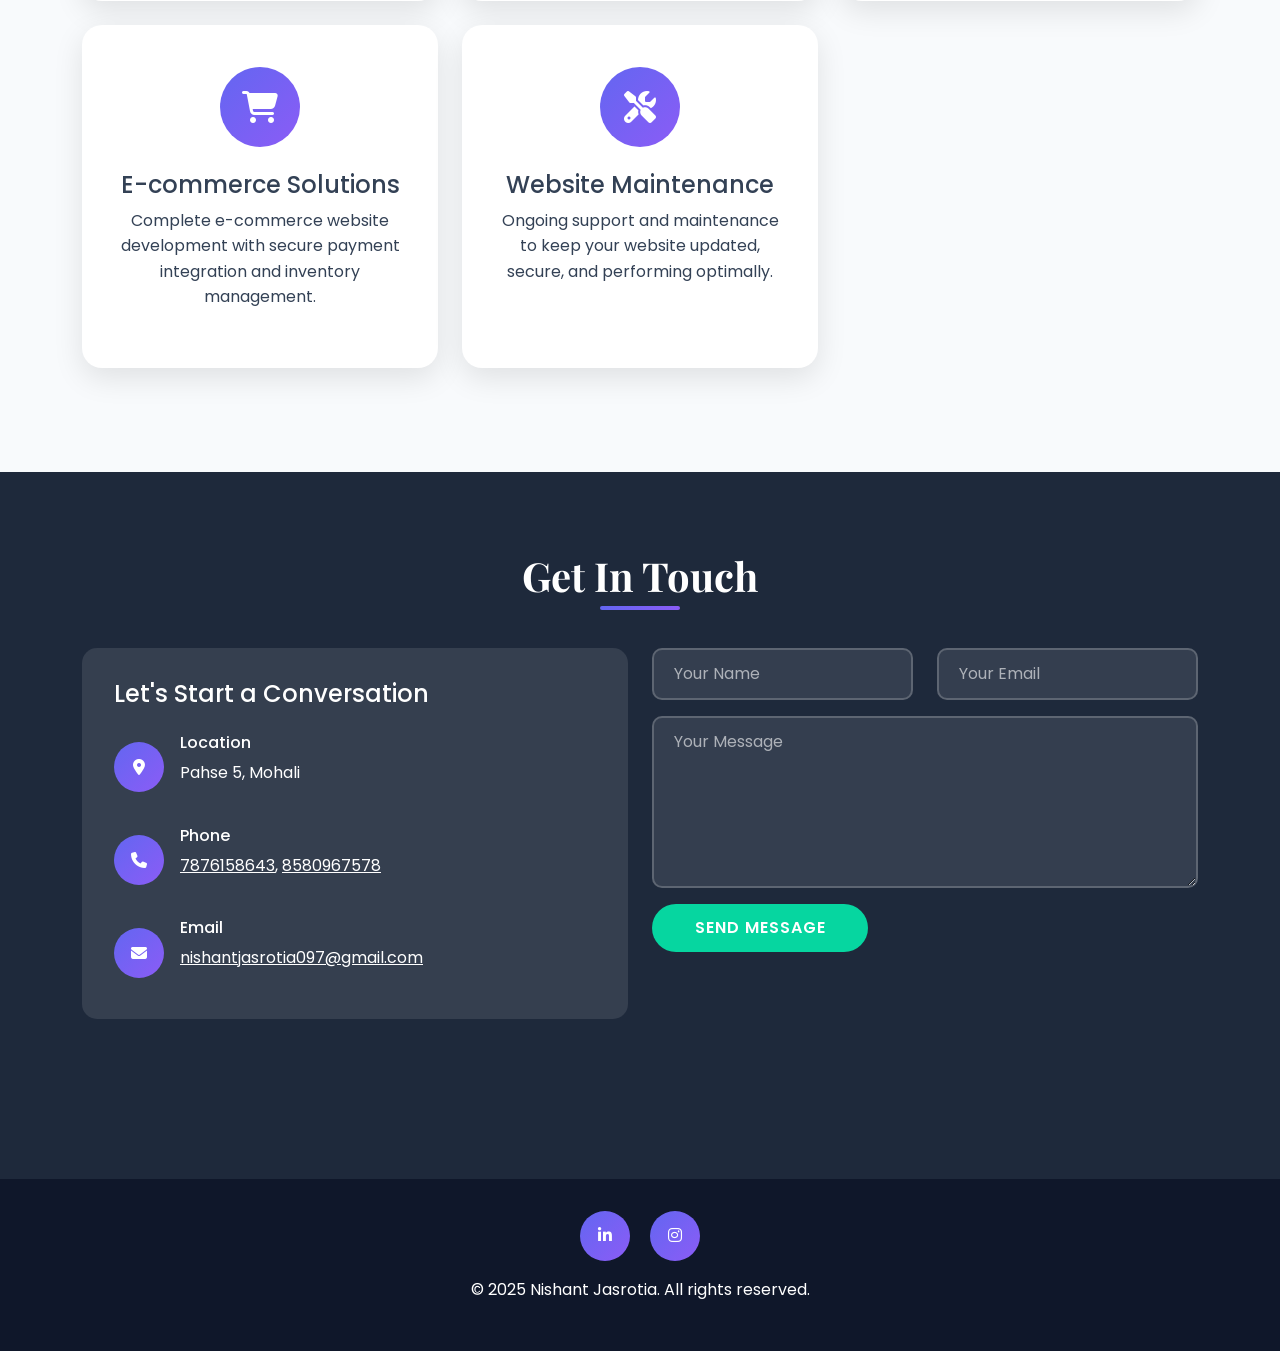
==== commit 228f9ac7: "changes" ====
--- a/index.html
+++ b/index.html
@@ -739,7 +739,6 @@
             <p>Semantic markup and modern web standards</p>
             <div class="progress">
               <div class="progress-bar" data-percentage="95"></div>
-              <span class="progress-percent">0%</span>
             </div>
           </div>
         </div>
@@ -752,8 +751,7 @@
             <h5>CSS3</h5>
             <p>Advanced styling and responsive design</p>
             <div class="progress">
-              <div class="progress-bar" data-percentage="95"></div>
-              <span class="progress-percent">0%</span>
+              <div class="progress-bar" data-percentage="95%"></div>
             </div>
           </div>
         </div>
@@ -766,8 +764,7 @@
             <h5>JavaScript</h5>
             <p>Interactive and dynamic user experiences</p>
             <div class="progress">
-              <div class="progress-bar" data-percentage="60"></div>
-              <span class="progress-percent">0%</span>
+              <div class="progress-bar" data-percentage="60%"></div>
             </div>
           </div>
         </div>
@@ -780,8 +777,7 @@
             <h5>UI/UX Design</h5>
             <p>User-centered design principles</p>
             <div class="progress">
-              <div class="progress-bar" data-percentage="100"></div>
-              <span class="progress-percent">0%</span>
+              <div class="progress-bar" data-percentage="100%"></div>
             </div>
           </div>
         </div>
@@ -794,8 +790,7 @@
             <h5>Shopify</h5>
             <p>Custom theme & e-commerce</p>
             <div class="progress">
-              <div class="progress-bar" data-percentage="90"></div>
-              <span class="progress-percent">0%</span>
+              <div class="progress-bar" data-percentage="90%"></div>
             </div>
           </div>
         </div>
@@ -808,8 +803,7 @@
             <h5>WordPress</h5>
             <p>Custom themes & plugin integration</p>
             <div class="progress">
-              <div class="progress-bar" data-percentage="85"></div>
-              <span class="progress-percent">0%</span>
+              <div class="progress-bar" data-percentage="85%"></div>
             </div>
           </div>
         </div>
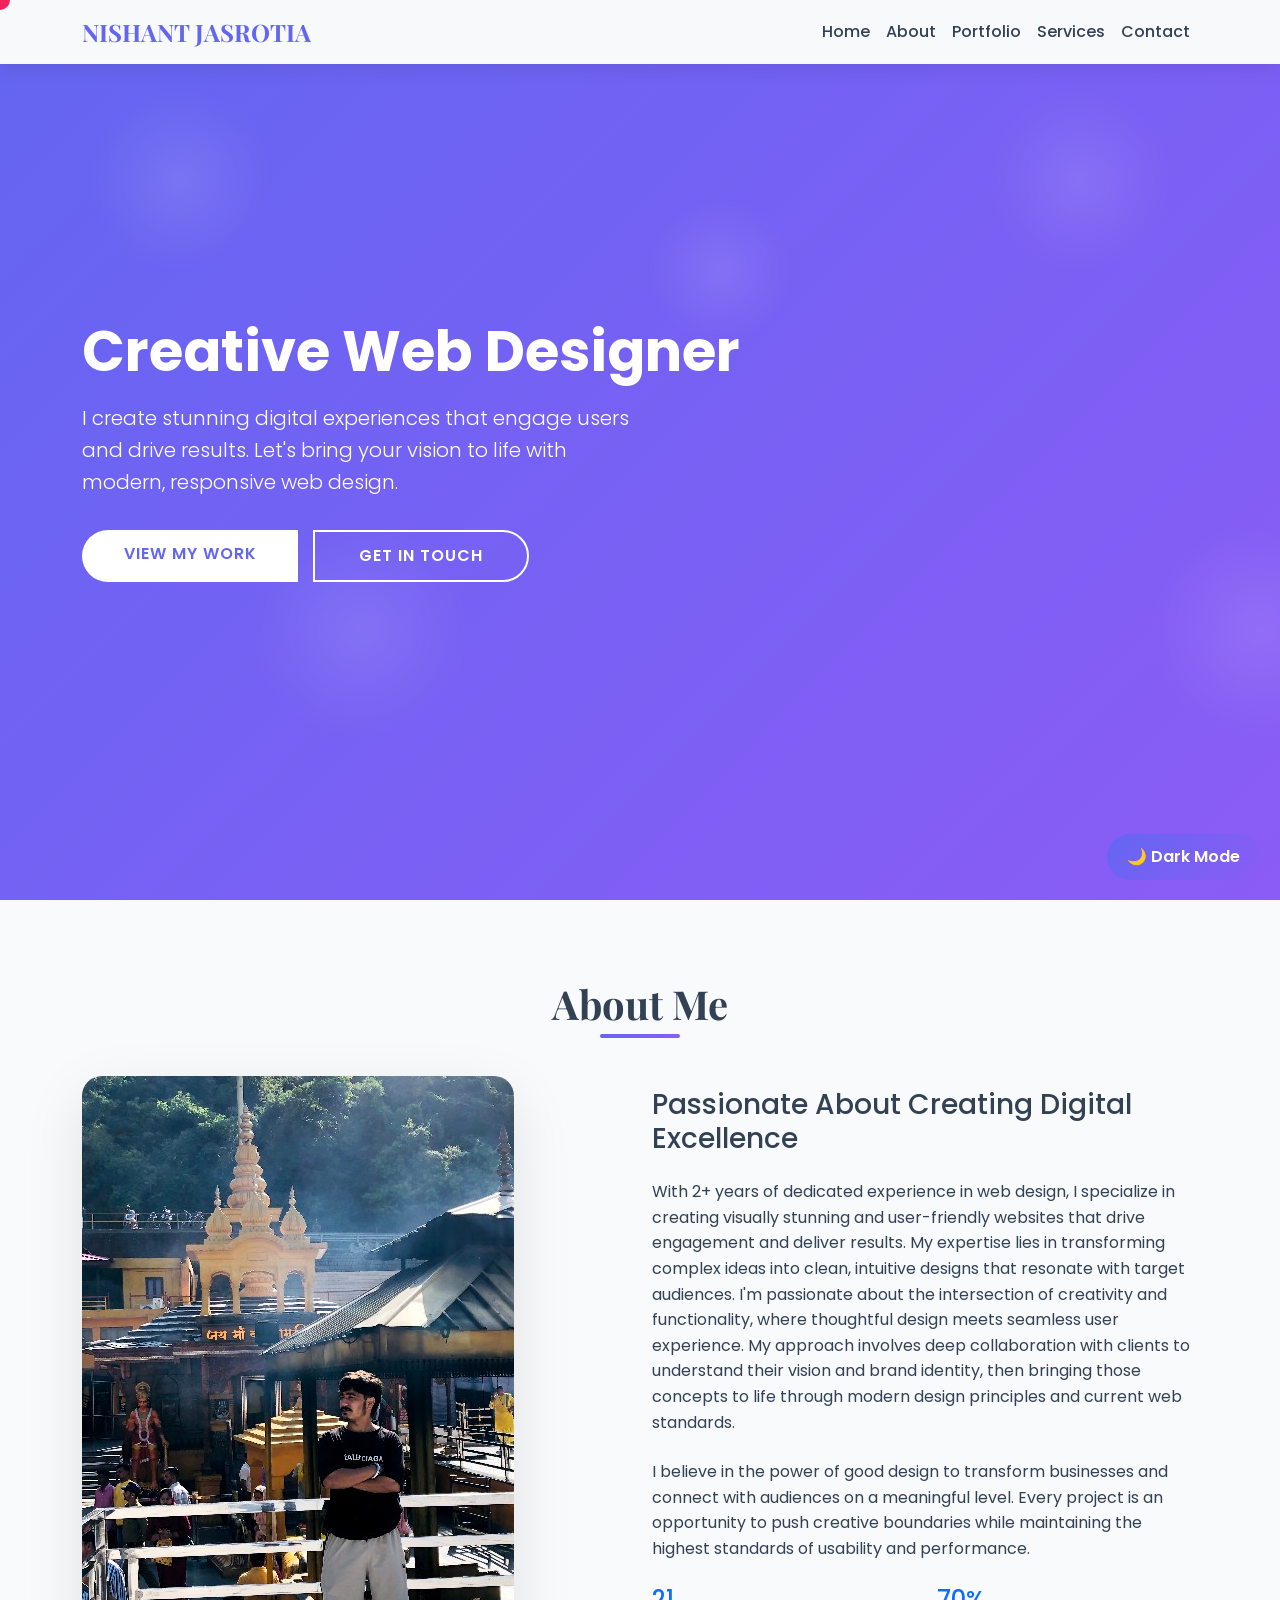
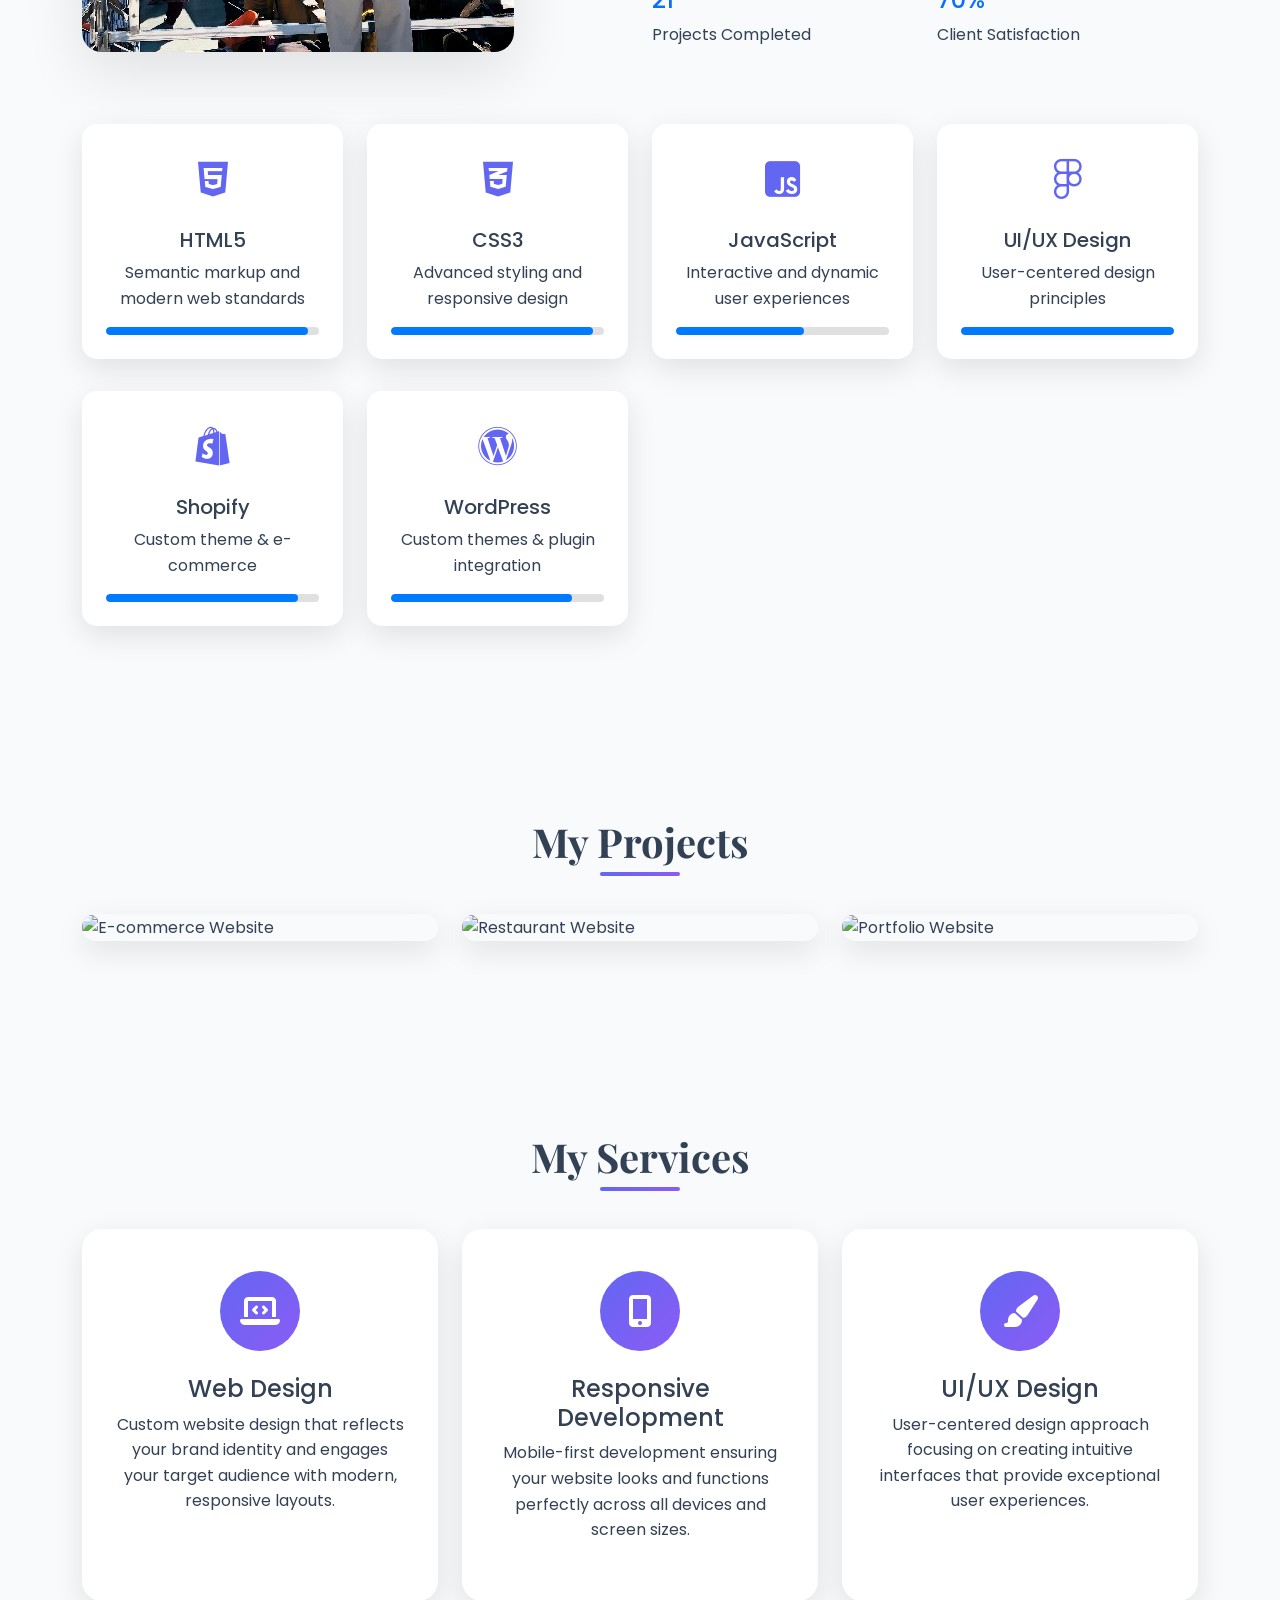
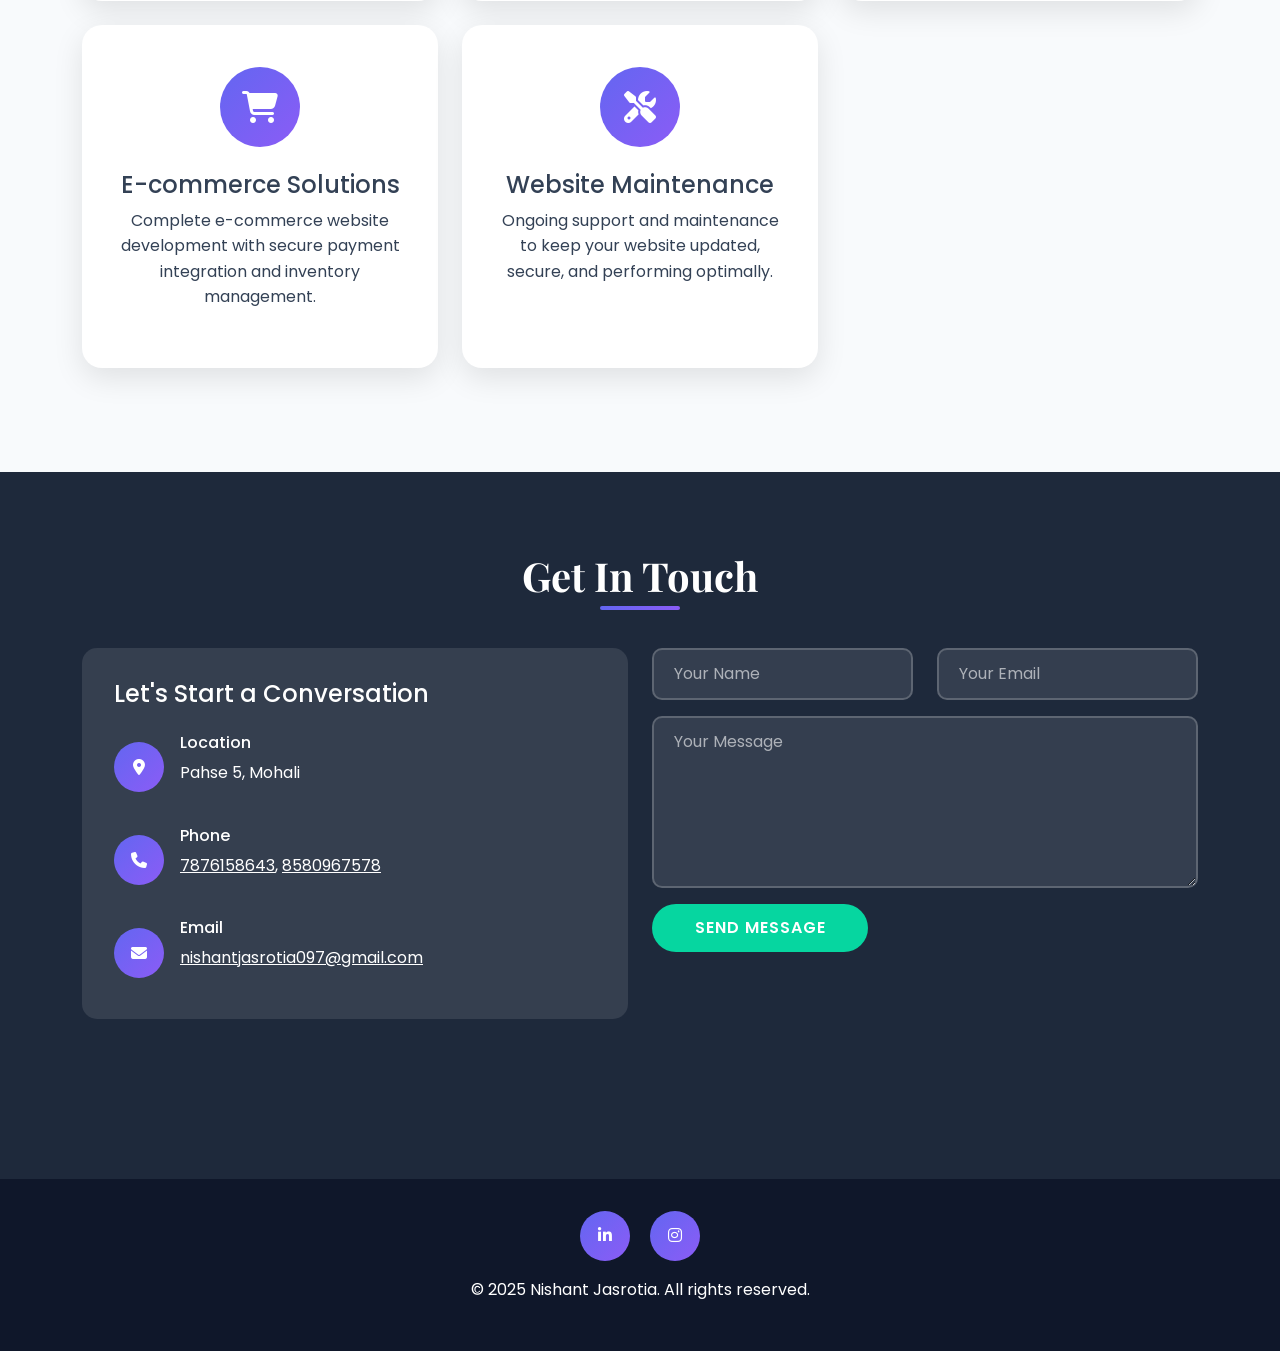
==== commit 9856a4f0: "changes" ====
--- a/index.html
+++ b/index.html
@@ -738,7 +738,7 @@
             <h5>HTML5</h5>
             <p>Semantic markup and modern web standards</p>
             <div class="progress">
-              <div class="progress-bar" data-percentage="95"></div>
+              <div class="progress-bar" data-percentage="95%"></div>
             </div>
           </div>
         </div>
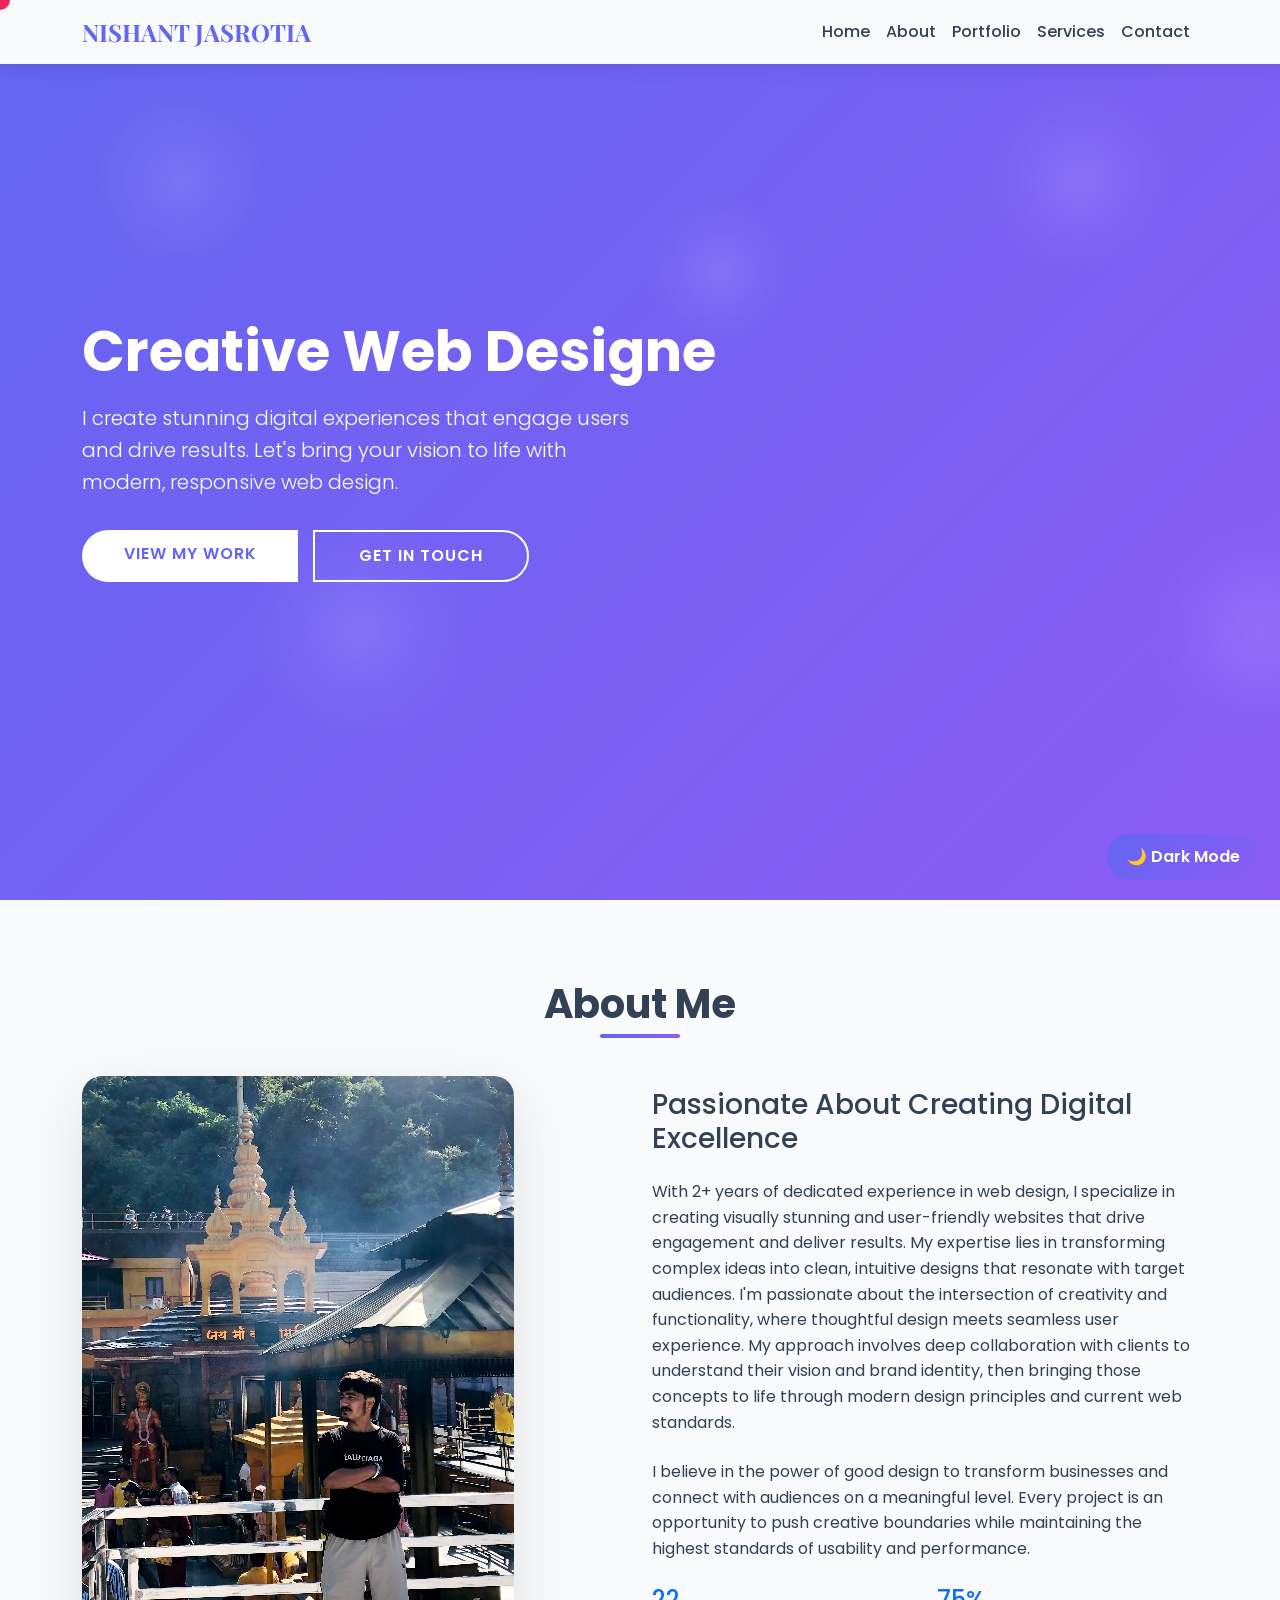
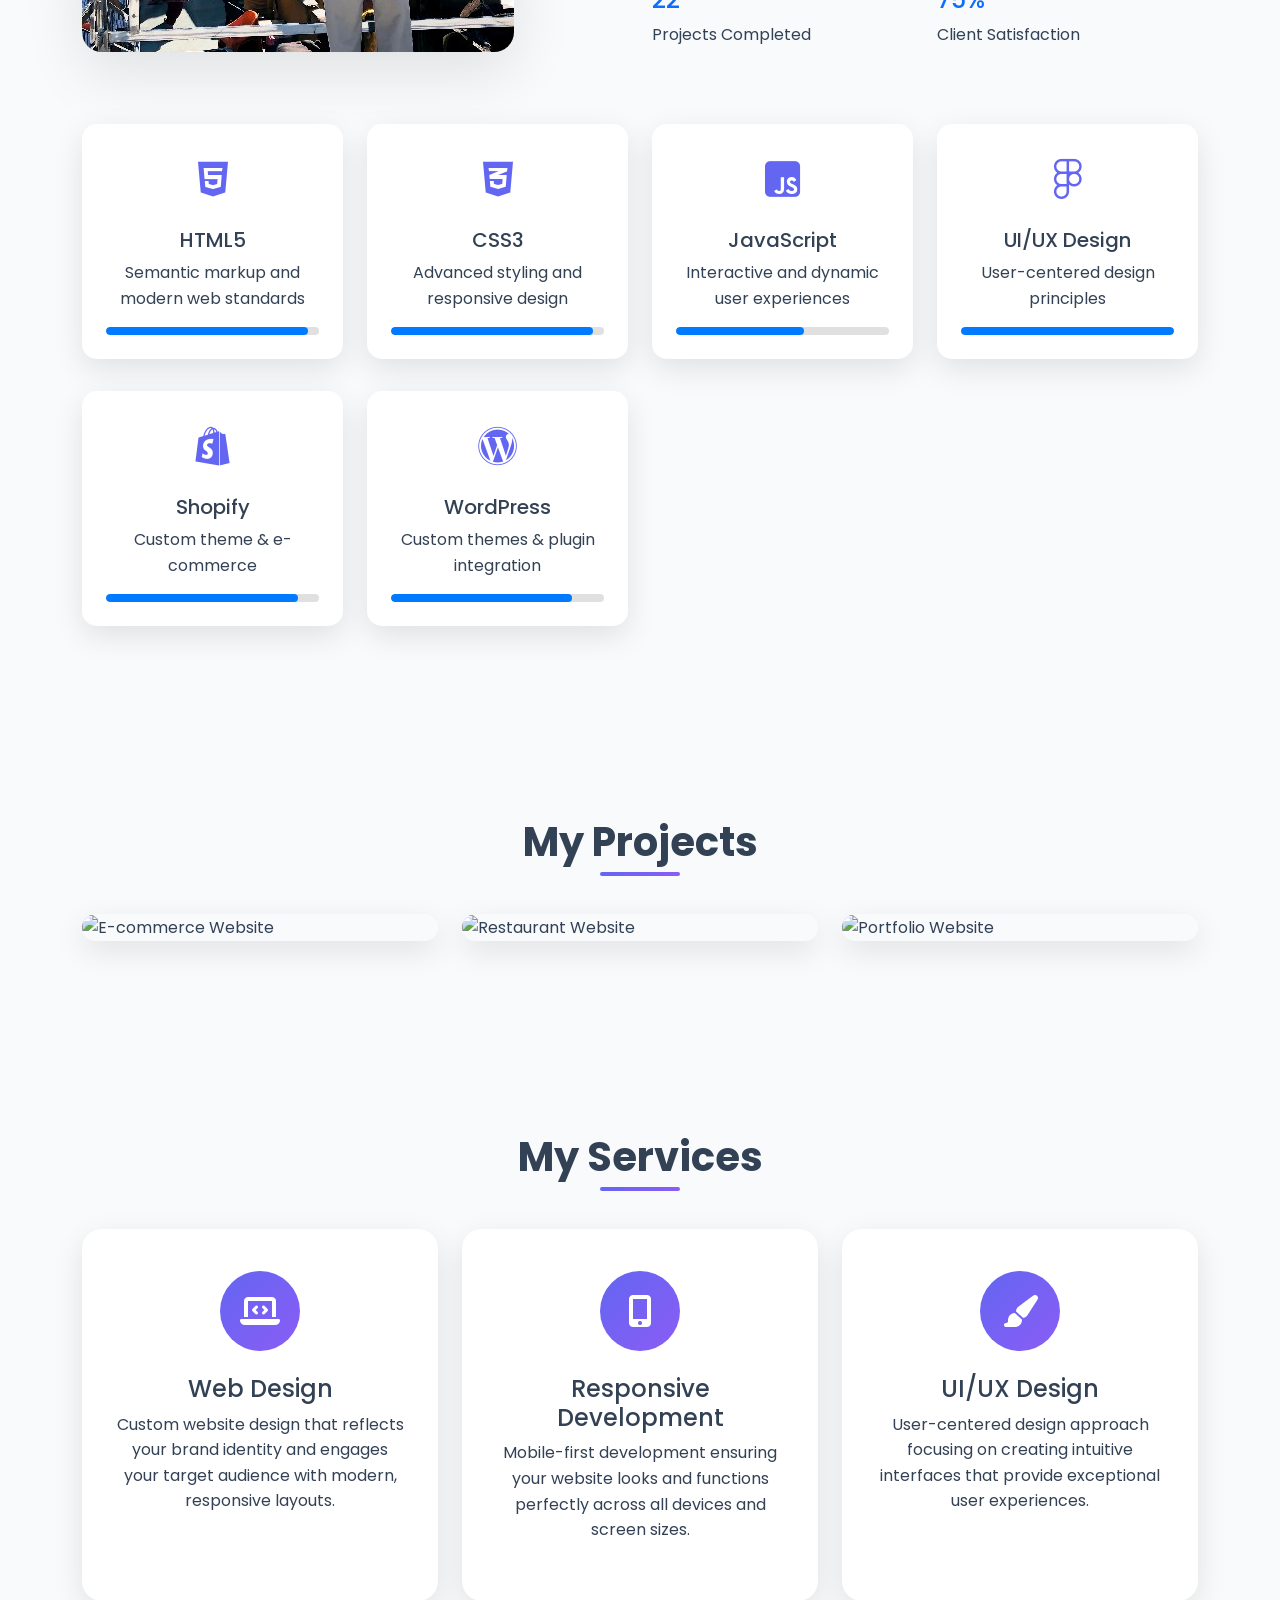
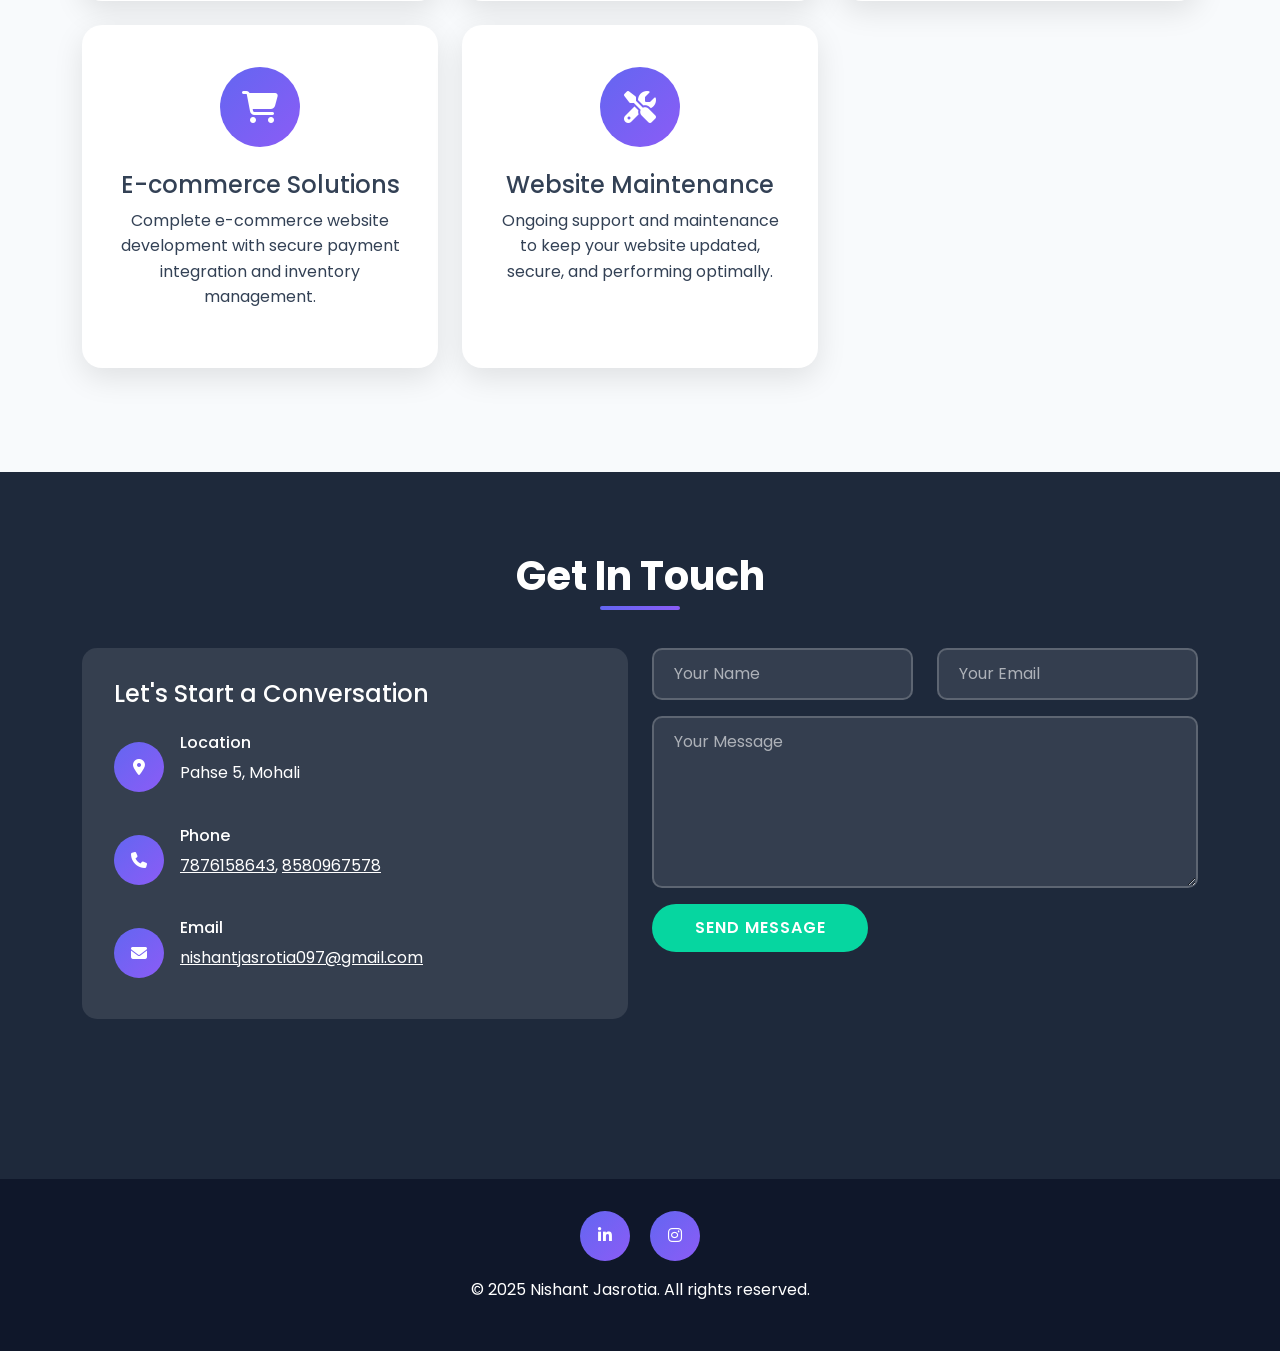
==== commit d808b27c: "index file changes" ====
--- a/index.html
+++ b/index.html
@@ -14,6 +14,7 @@
   <link
     href="https://fonts.googleapis.com/css2?family=Poppins:wght@300;400;500;600;700&family=Playfair+Display:wght@400;700&display=swap"
     rel="stylesheet">
+
 
 </head>
 
@@ -307,7 +308,6 @@
   }
 
   .section-title {
-    font-family: 'Playfair Display', serif;
     font-size: 2.5rem;
     font-weight: 700;
     text-align: center;
@@ -364,7 +364,9 @@
   .portfolio {
     background: var(--light-color);
   }
-
+  img.project-images {
+      width: 100%;
+  }
   .portfolio-item {
     position: relative;
     overflow: hidden;
@@ -414,7 +416,9 @@
     border-radius: 25px;
     padding: 8px 20px;
   }
-
+.portfolio-item:hover a.btn {
+    color: #000;
+}
   /* Services Section */
   .service-card {
     background: white;
@@ -682,7 +686,7 @@
       <div class="row align-items-center min-vh-100">
         <div class="col-lg-8">
           <div class="hero-content">
-            <h1>Creative Web Designer</h1>
+            <h1 id="typing"></h1>
             <p class="lead">I create stunning digital experiences that engage users and drive results. Let's bring your
               vision to life with modern, responsive web design.</p>
             <div class="btn-group d-flex flex-wrap gap-3">
@@ -821,7 +825,7 @@
       <div class="row">
         <div class="col-lg-4 col-md-6">
           <div class="portfolio-item">
-            <img src="https://images.unsplash.com/photo-1460925895917-afdab827c52f?w=400&h=300&fit=crop"
+            <img class="project-images" src="https://images.unsplash.com/photo-1460925895917-afdab827c52f?w=400&h=300&fit=crop"
               alt="E-commerce Website" class="img-fluid">
             <div class="portfolio-overlay">
               <h5>E-commerce Platform</h5>
@@ -832,7 +836,7 @@
         </div>
         <div class="col-lg-4 col-md-6">
           <div class="portfolio-item">
-            <img src="https://images.unsplash.com/photo-1551650975-87deedd944c3?w=400&h=300&fit=crop"
+            <img class="project-images" src="https://images.unsplash.com/photo-1551650975-87deedd944c3?w=400&h=300&fit=crop"
               alt="Restaurant Website" class="img-fluid">
             <div class="portfolio-overlay">
               <h5>Gruta 19</h5>
@@ -843,7 +847,7 @@
         </div>
         <div class="col-lg-4 col-md-6">
           <div class="portfolio-item">
-            <img src="https://images.unsplash.com/photo-1563013544-824ae1b704d3?w=400&h=300&fit=crop"
+            <img class="project-images" src="https://images.unsplash.com/photo-1563013544-824ae1b704d3?w=400&h=300&fit=crop"
               alt="Portfolio Website" class="img-fluid">
             <div class="portfolio-overlay">
               <h5>Coirology</h5>
@@ -1091,17 +1095,16 @@
     });
 
     // 7. Typing Effect
-    const typingElement = document.getElementById("typing");
-    const typingText = "Creative Web Designer | Frontend Developer | UI/UX Enthusiast";
-    let typingIndex = 0;
-    function typeEffect() {
-      if (typingElement && typingIndex < typingText.length) {
-        typingElement.textContent += typingText.charAt(typingIndex);
-        typingIndex++;
-        setTimeout(typeEffect, 100);
+    const text = "Creative Web Designer";
+    let i = 0;
+    function typing() {
+      if (i < text.length) {
+        document.getElementById("typing").innerHTML += text.charAt(i);
+        i++;
+        setTimeout(typing, 100);
       }
     }
-    window.addEventListener("load", typeEffect);
+    typing();
 
     // 8. Custom Cursor
     const cursor = document.createElement("div");
@@ -1133,7 +1136,7 @@
       window.scrollTo({ top: 0, behavior: "smooth" });
     });
 
-    // Skill Add animation
+    // 10. Skill Add animation
      function animateSkills() {
     const bars = document.querySelectorAll('.progress-bar');
     bars.forEach(bar => {
@@ -1148,6 +1151,8 @@
 
   window.addEventListener('scroll', animateSkills);
   window.addEventListener('load', animateSkills);
+  
+  
   </script>
 
 </body>
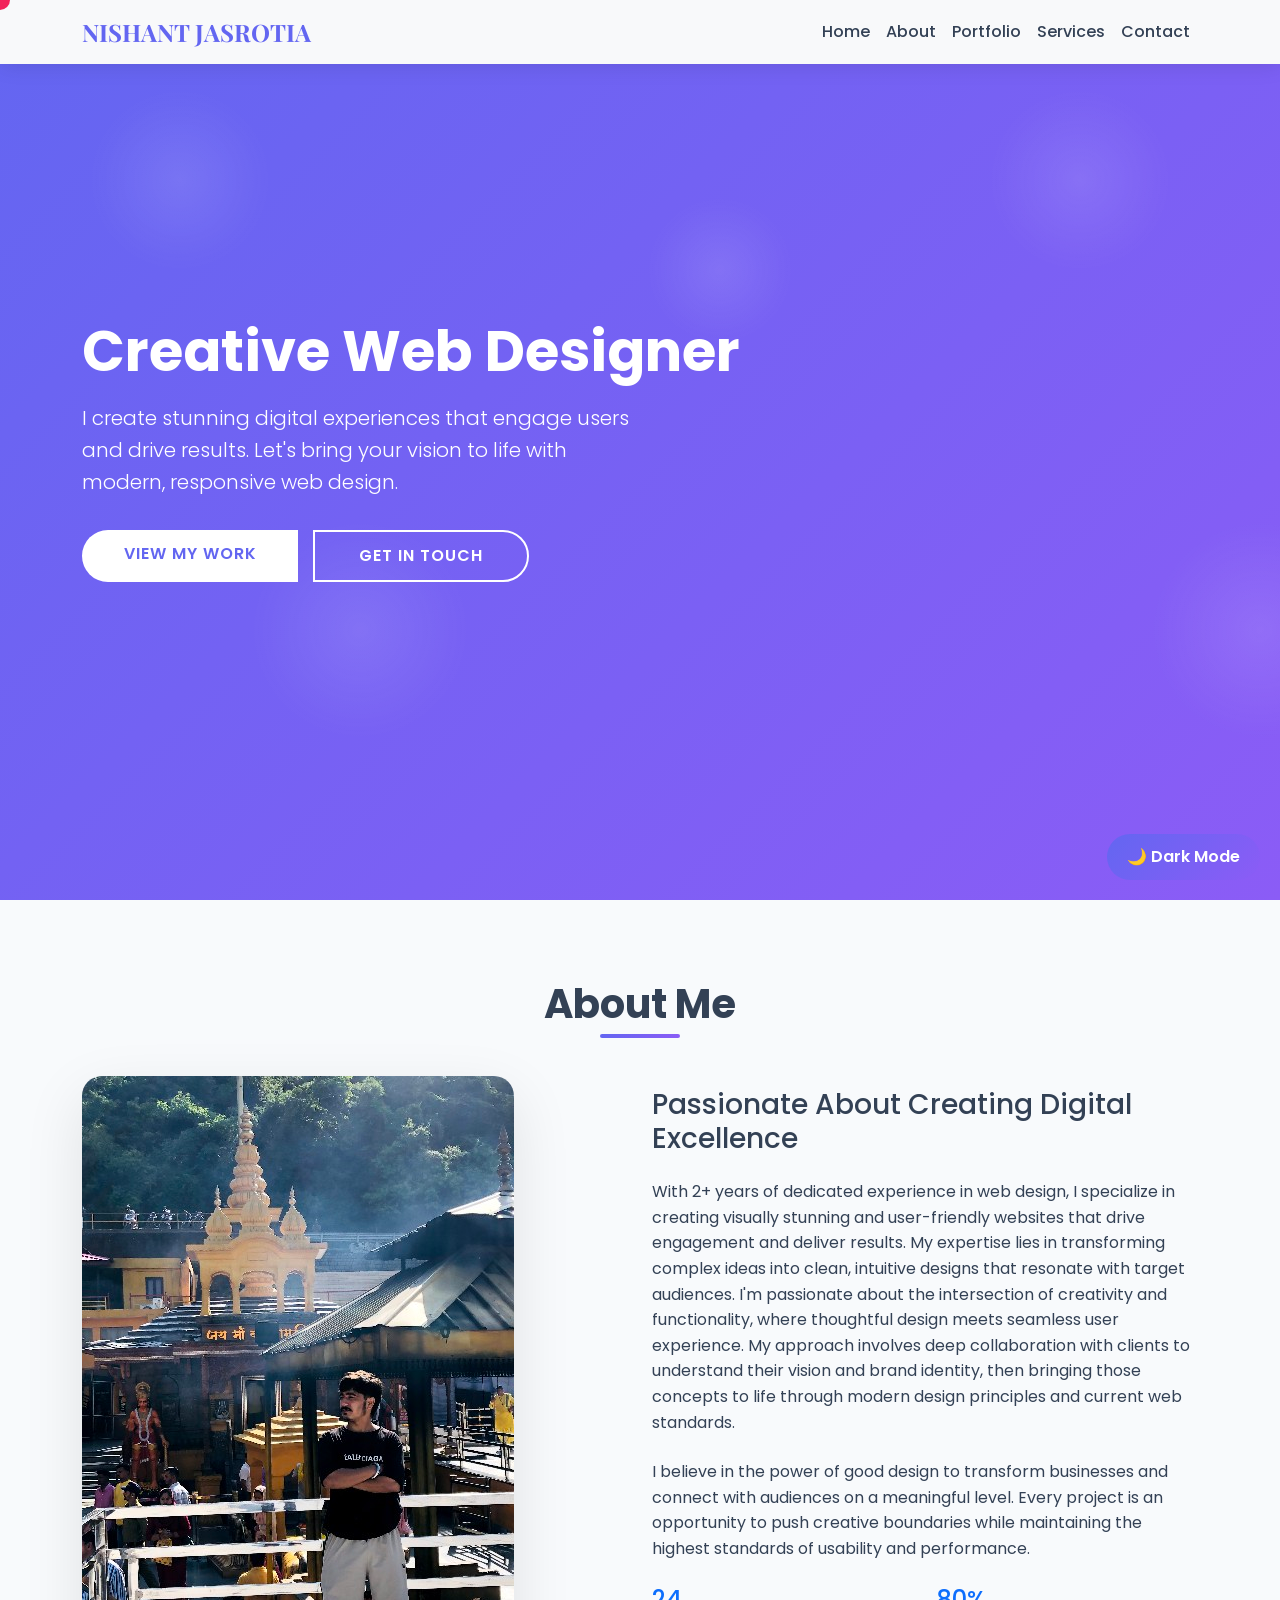
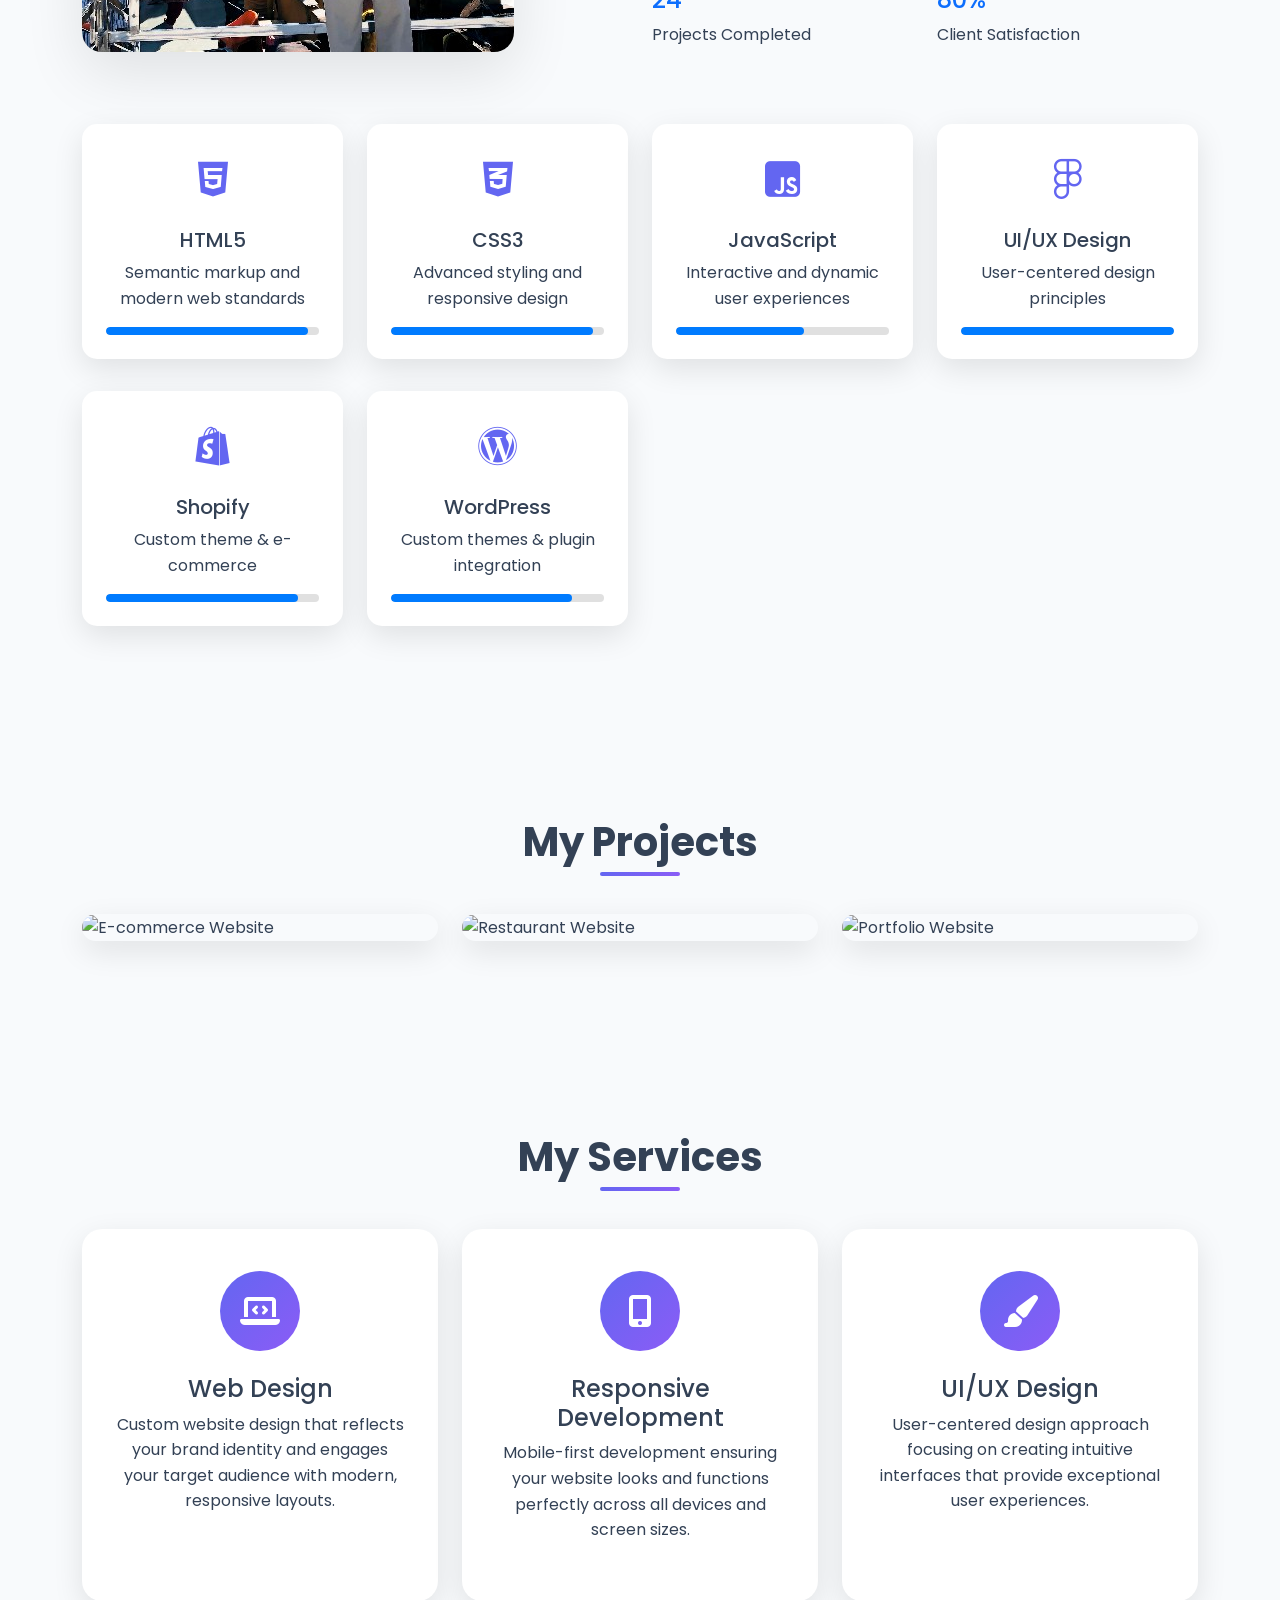
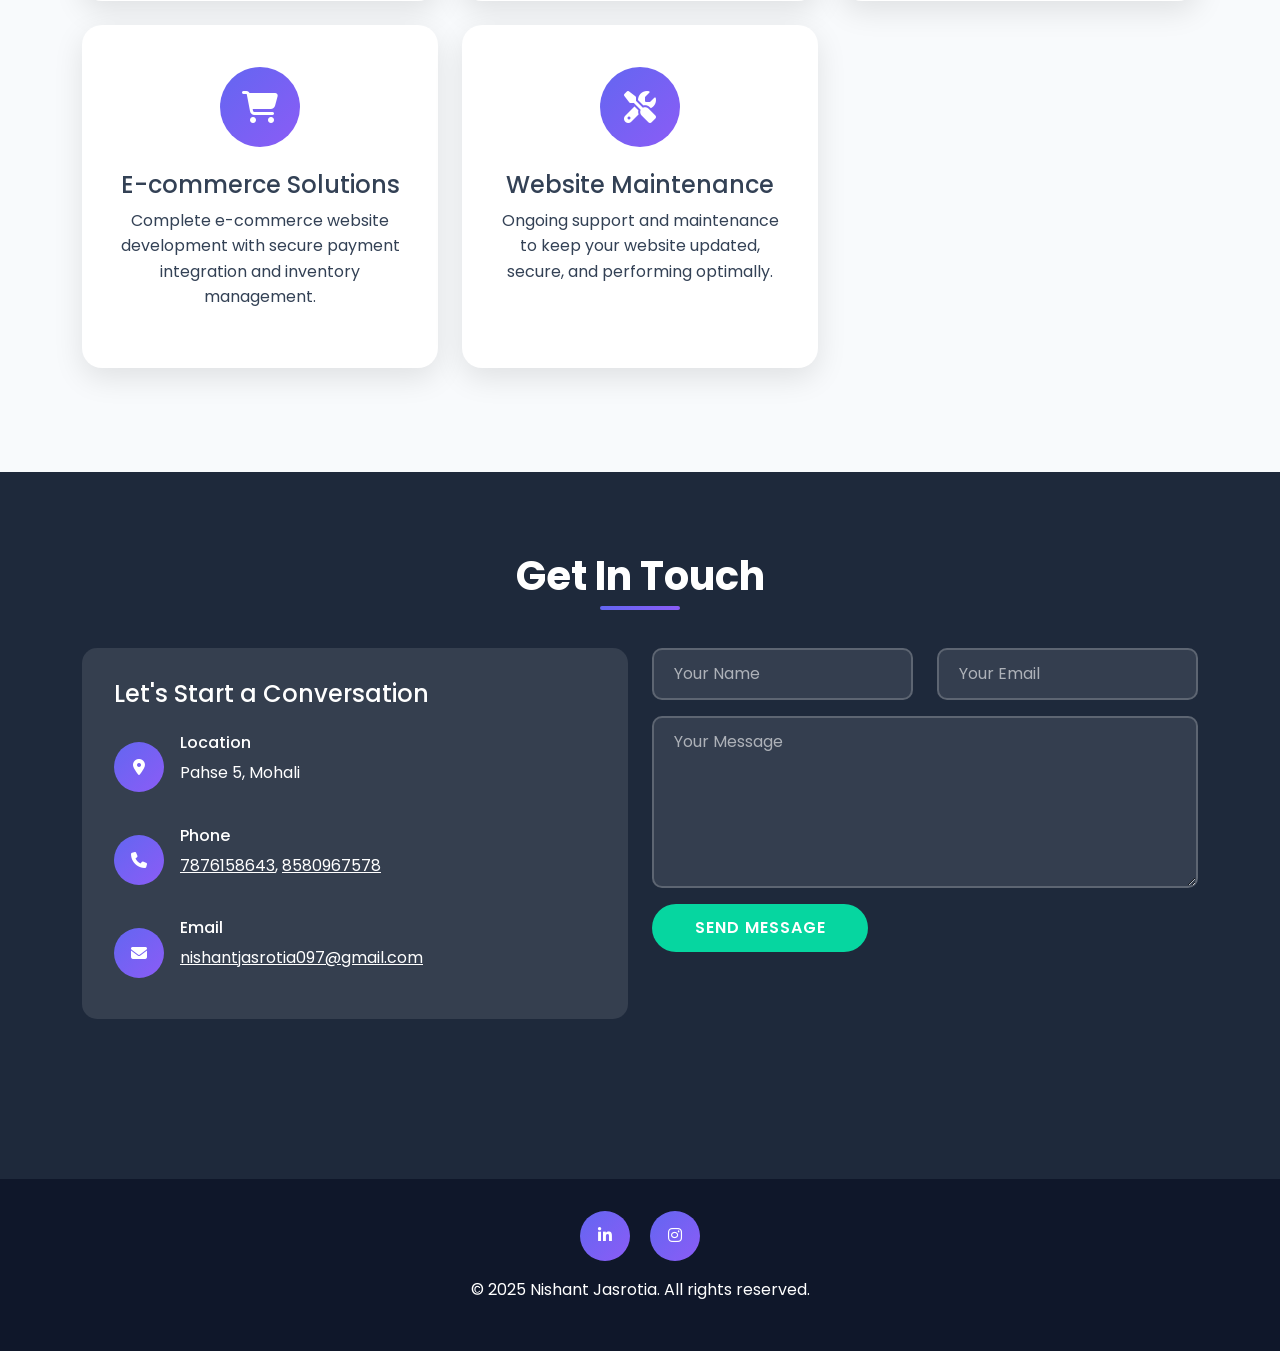
==== commit 7b481242: "changes" ====
--- a/index.html
+++ b/index.html
@@ -375,12 +375,10 @@
     transition: all 0.3s ease;
     margin-bottom: 2rem;
   }
-
   .portfolio-item:hover {
     transform: translateY(-10px);
     box-shadow: 0 20px 60px rgba(0, 0, 0, 0.2);
   }
-
   .portfolio-overlay {
     position: absolute;
     top: 0;
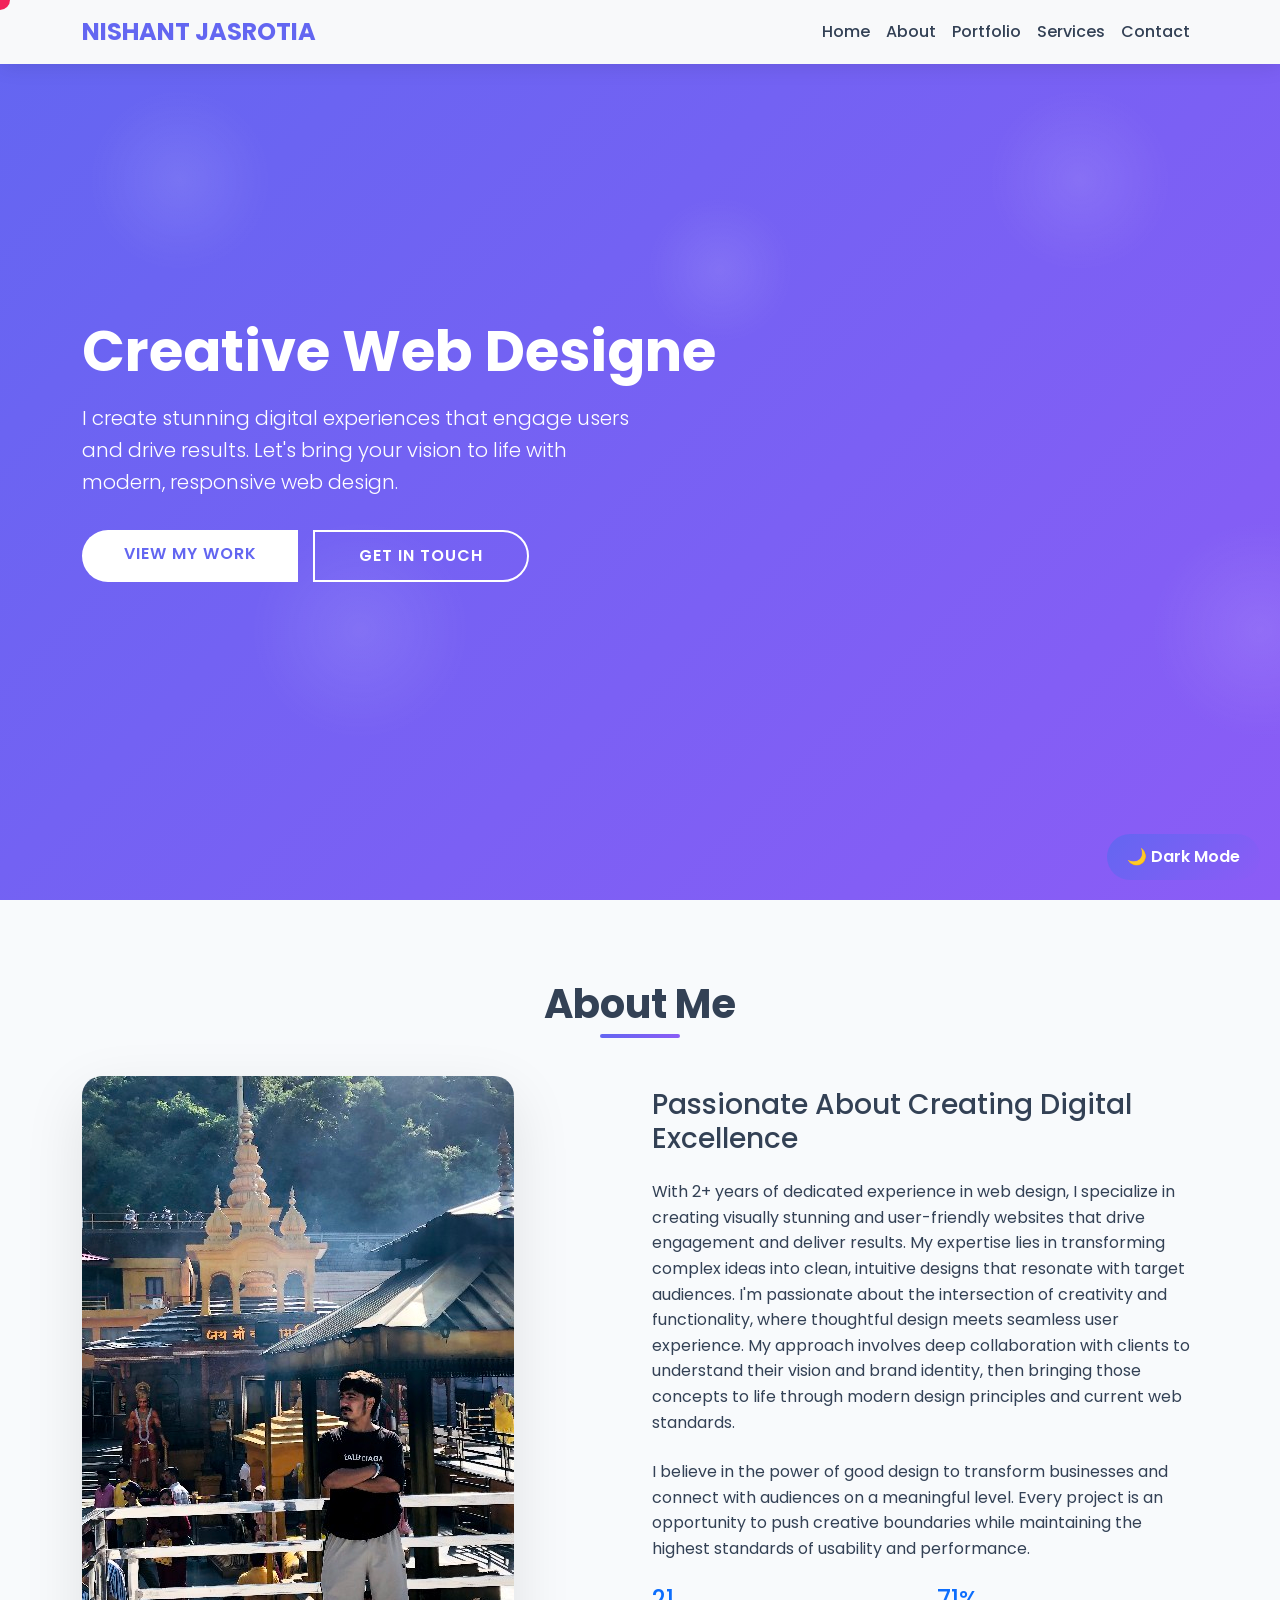
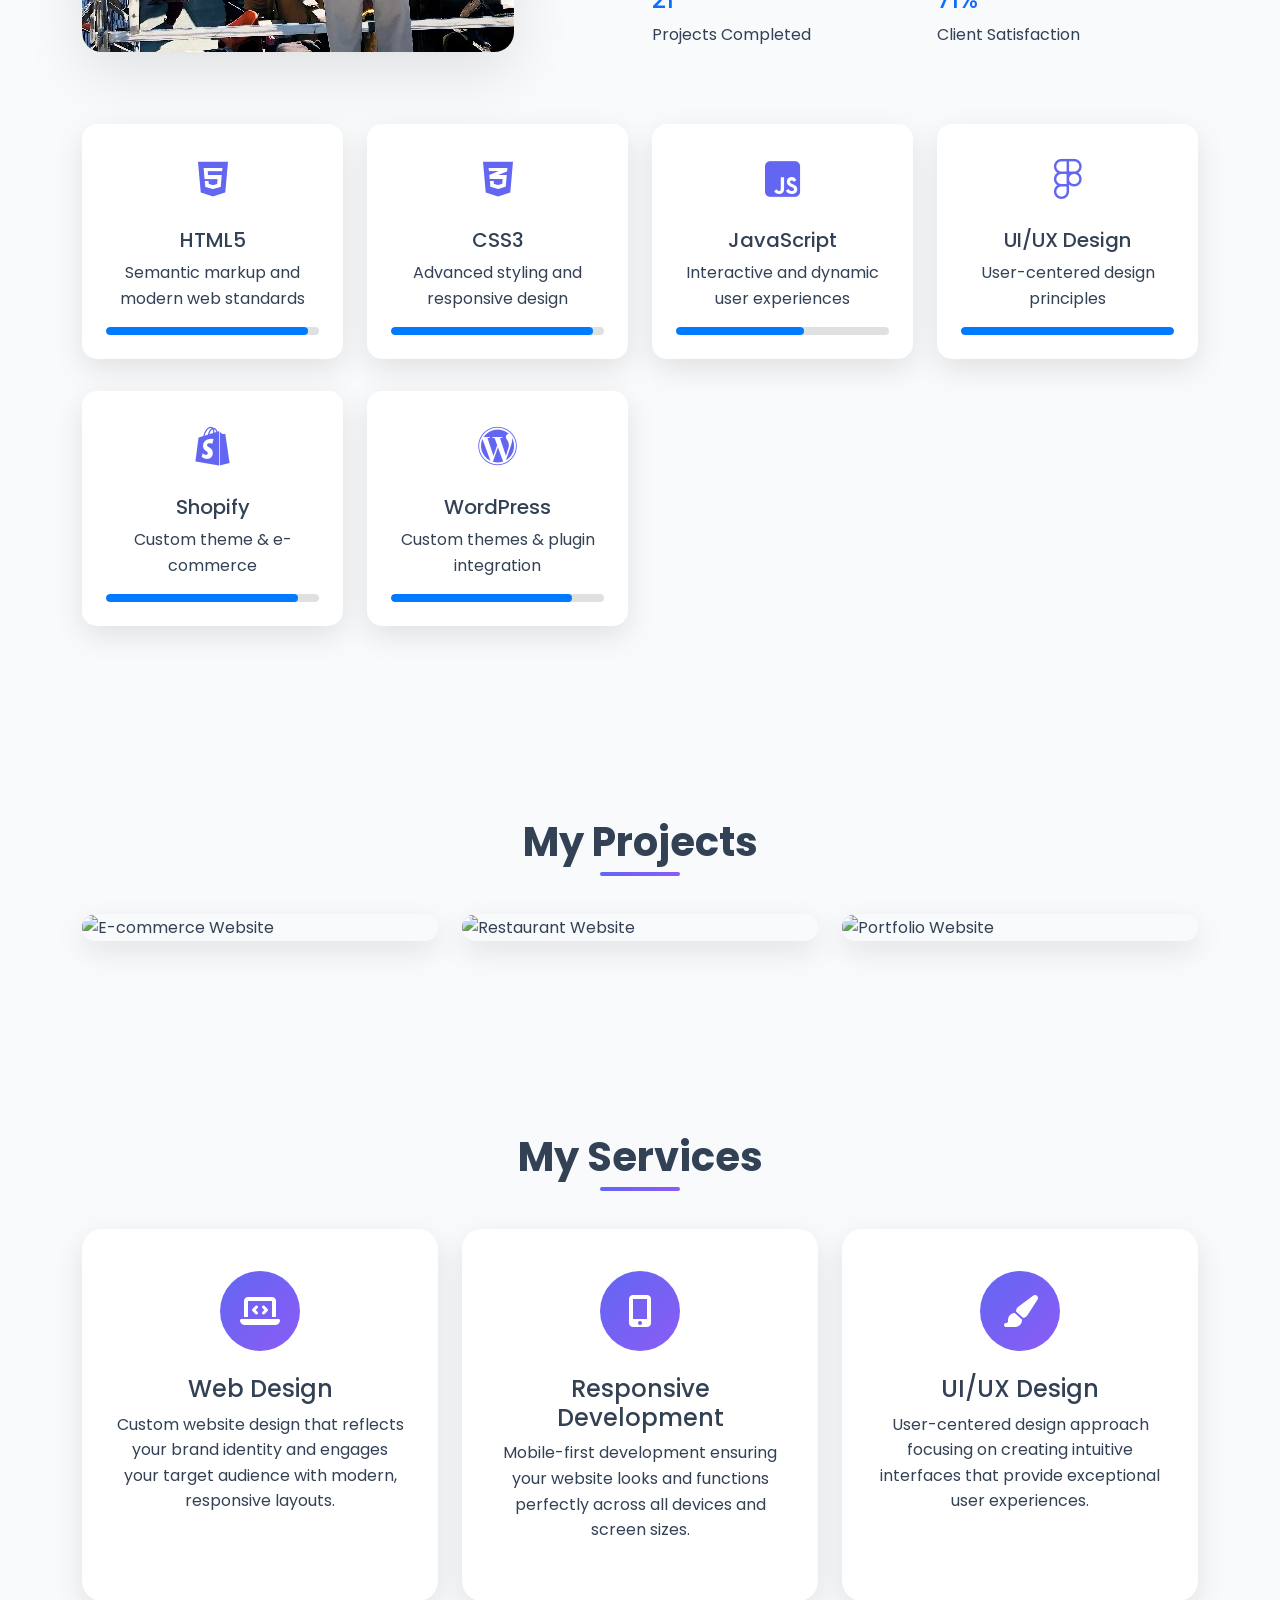
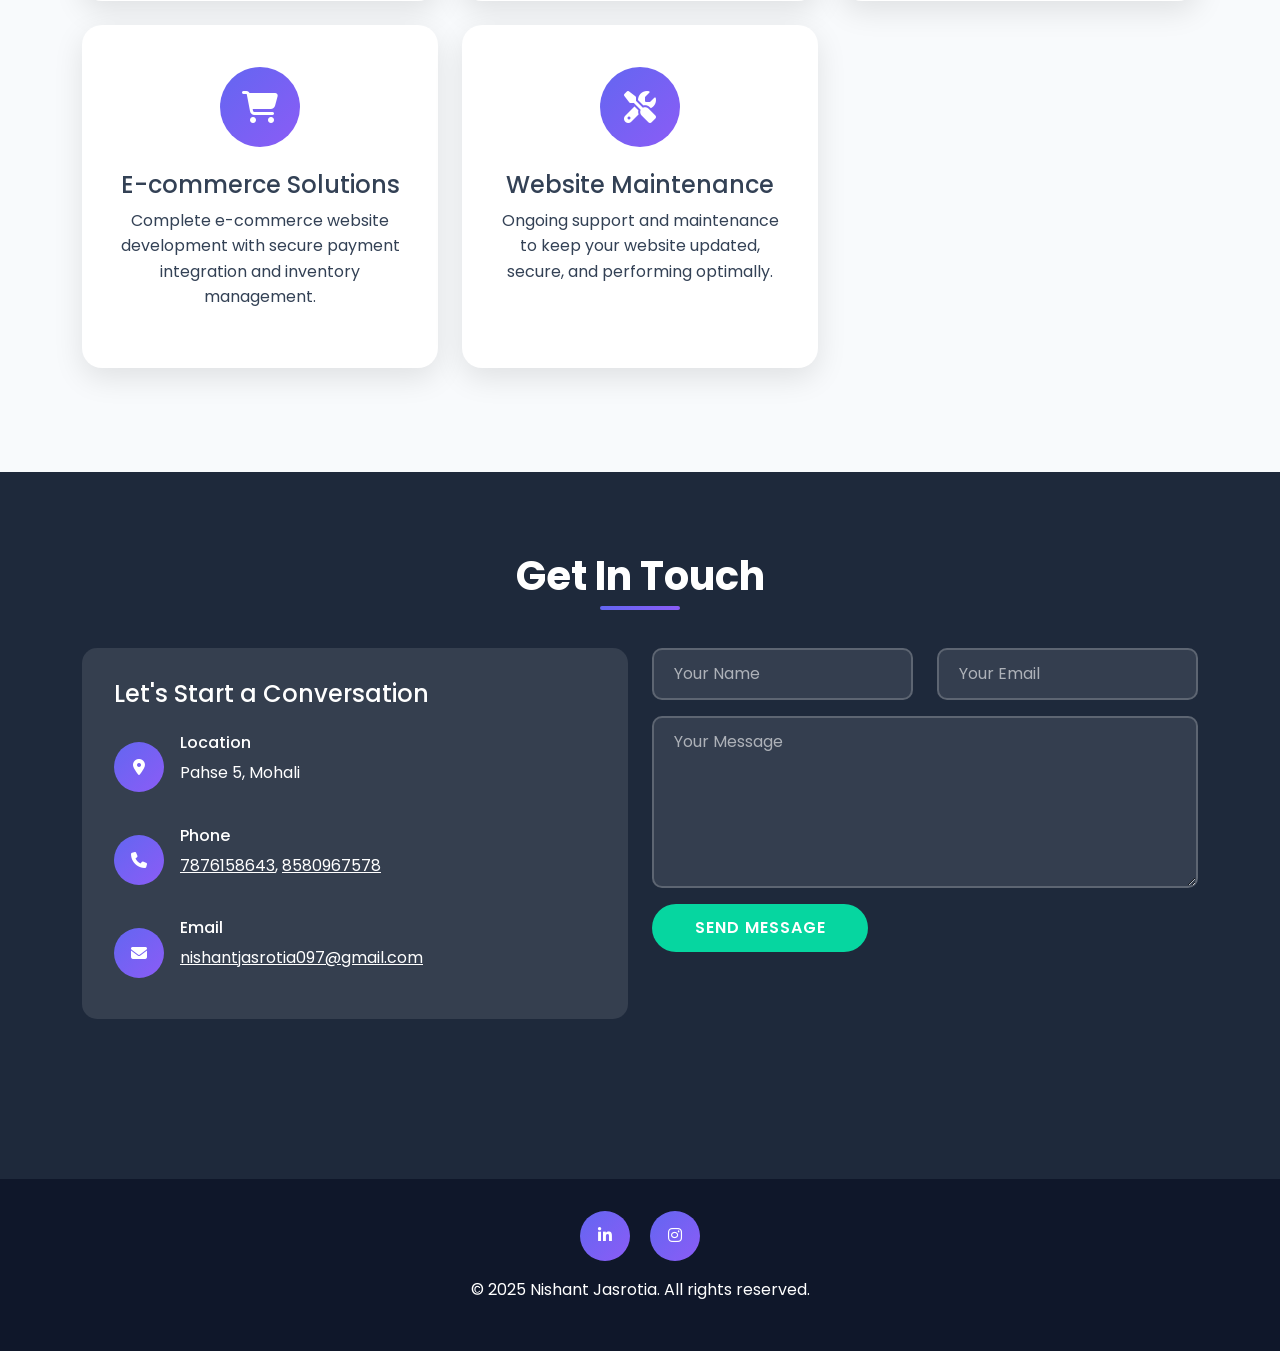
==== commit 5f0148f3: "logo changes" ====
--- a/index.html
+++ b/index.html
@@ -39,6 +39,13 @@
   }
 
   /* Dark Mode */
+  body.dark-mode .navbar-brand {
+    background: linear-gradient(135deg, #7d60f5 0%, #ffffff 100%);
+    -webkit-background-clip: text;
+    -webkit-text-fill-color: transparent;
+    background-clip: text;
+    color: transparent;
+}
   .mode-button {
     position: fixed;
     bottom: 20px;
@@ -155,7 +162,6 @@
   }
 
   .navbar-brand {
-    font-family: 'Playfair Display', serif;
     font-weight: 700;
     font-size: 1.5rem;
     color: var(--primary-color) !important;
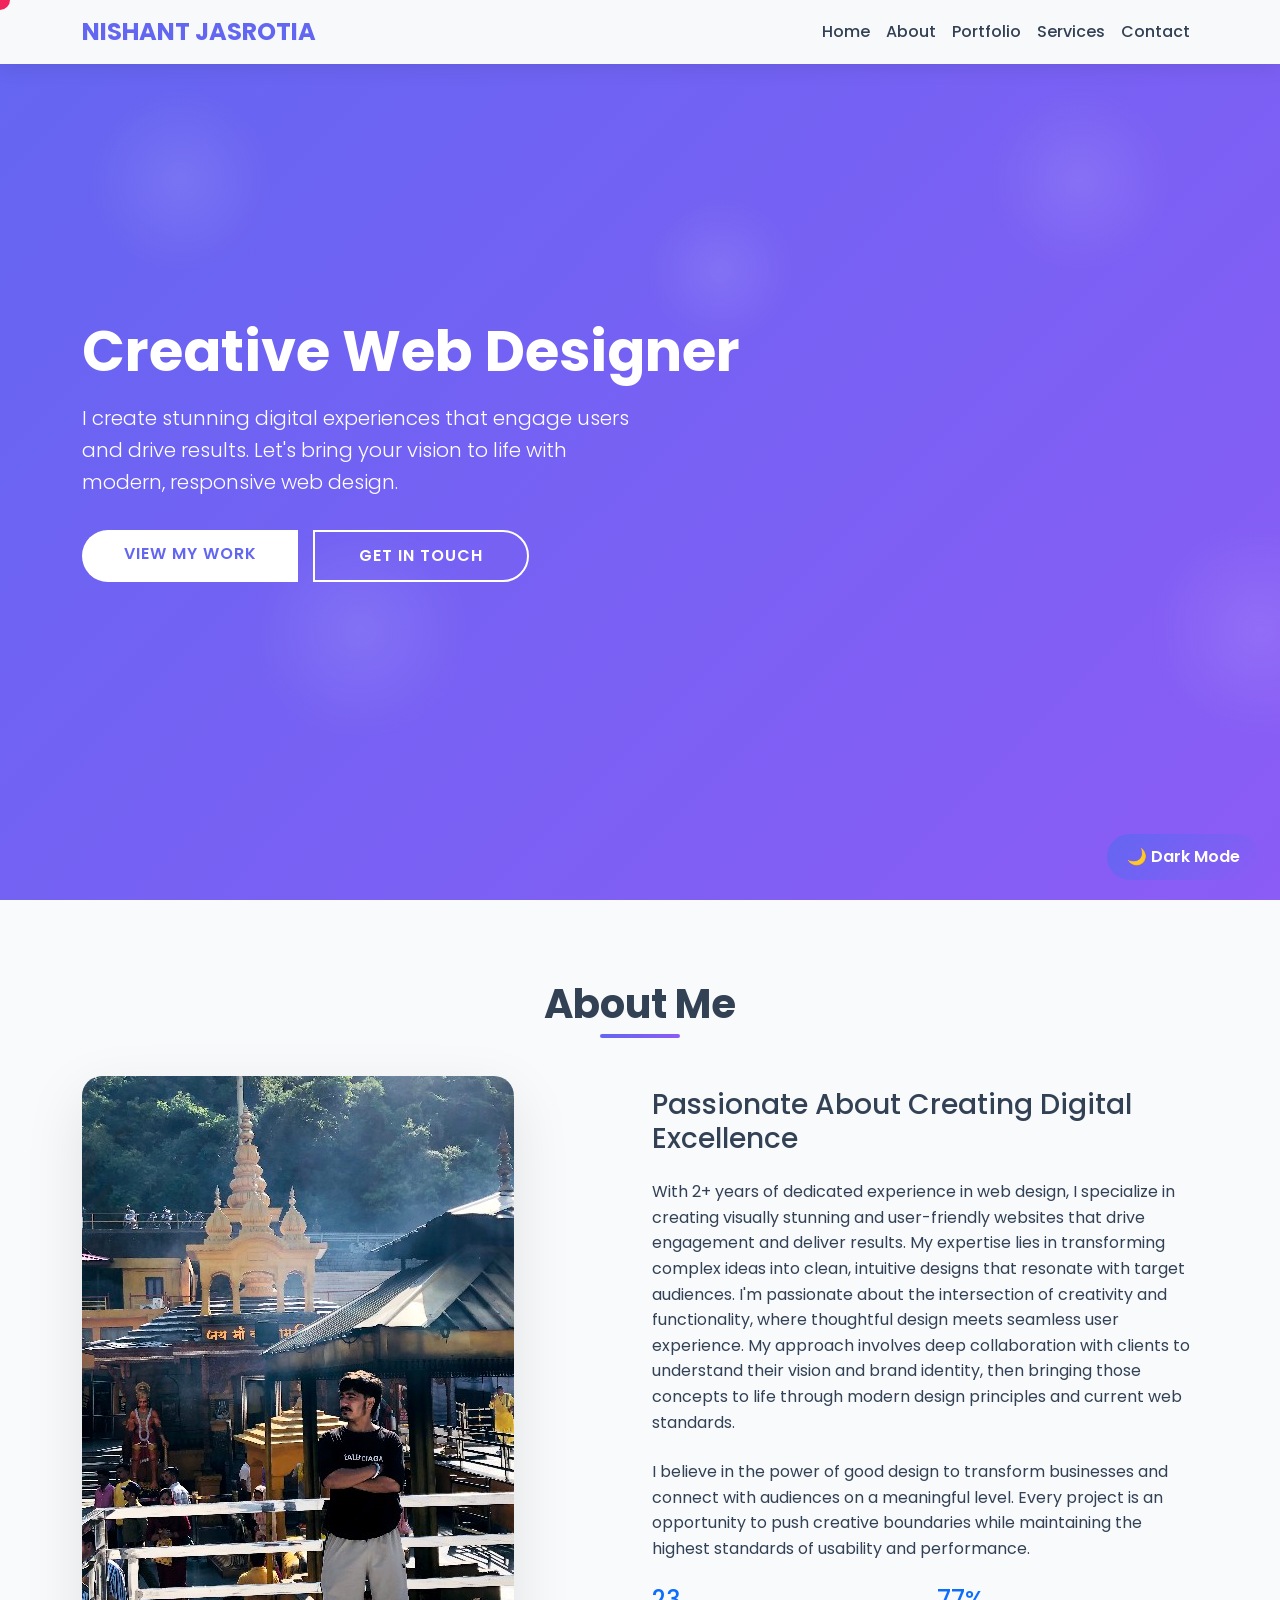
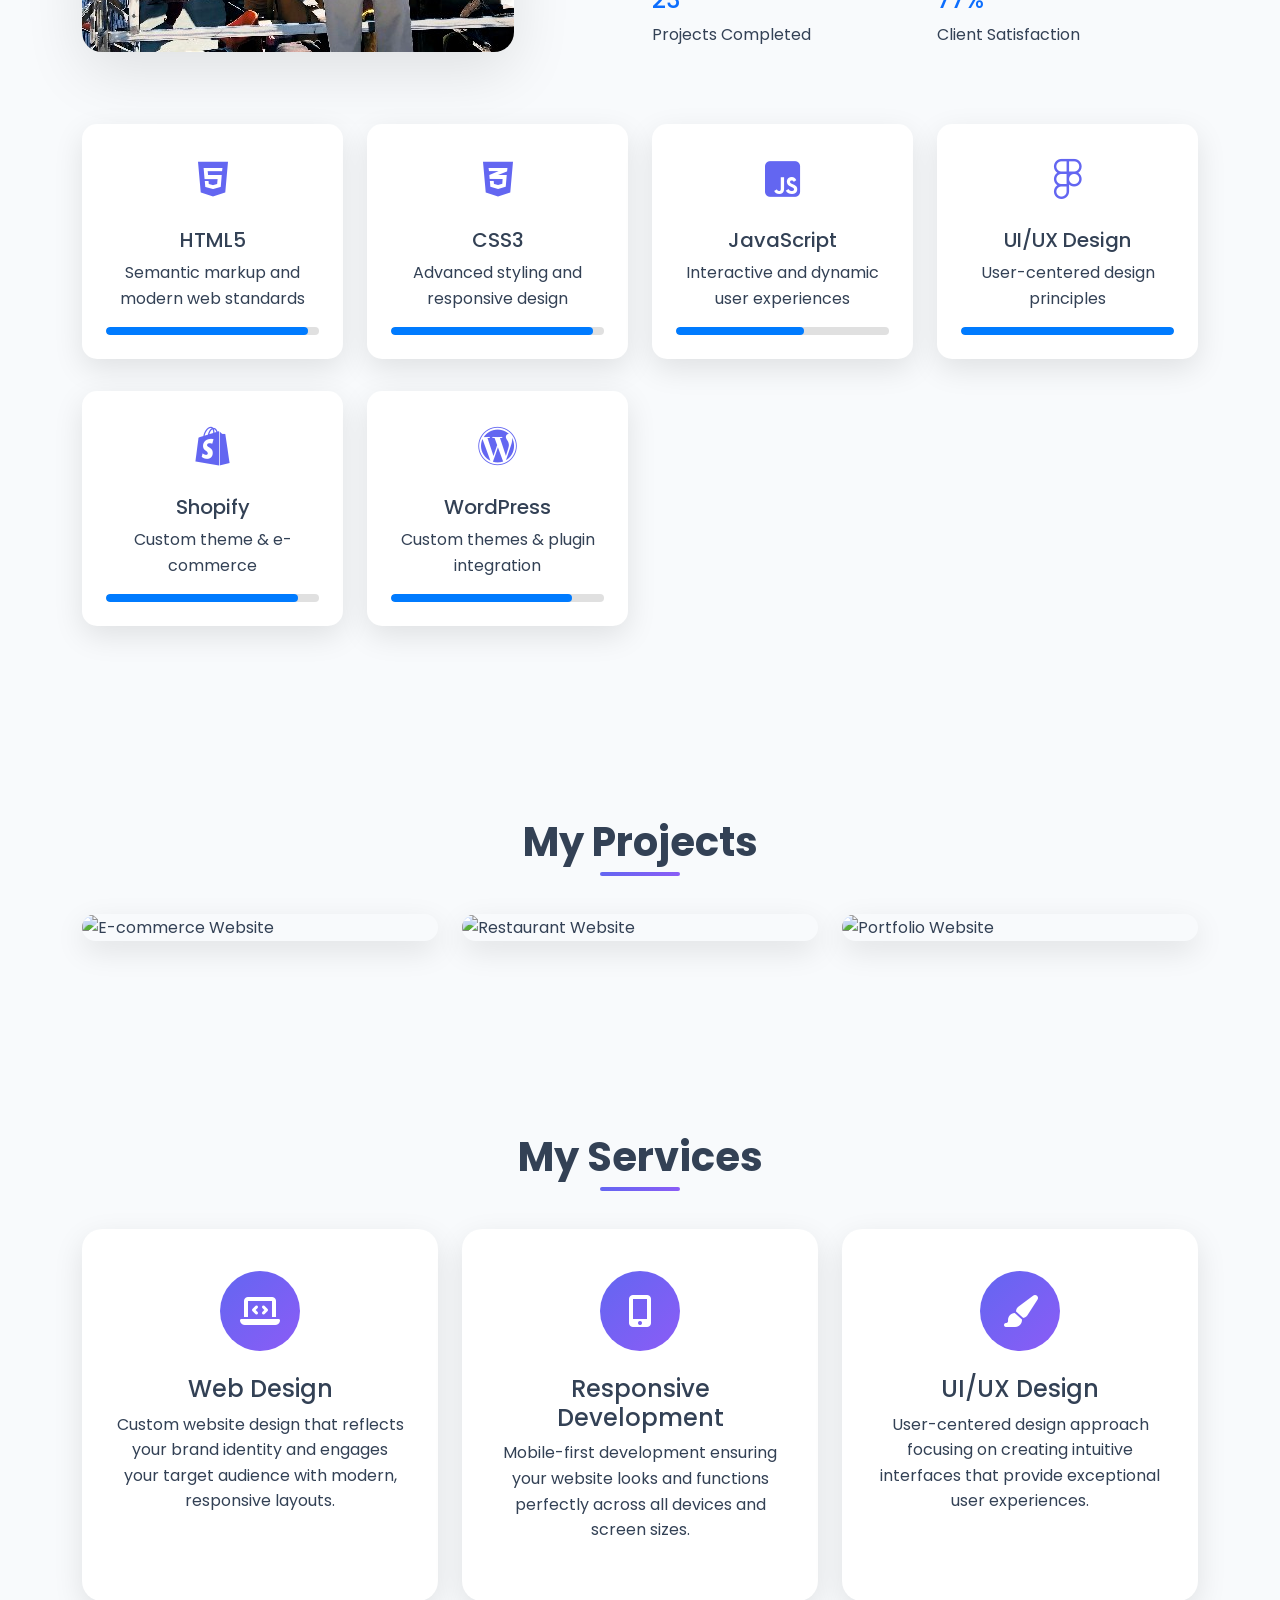
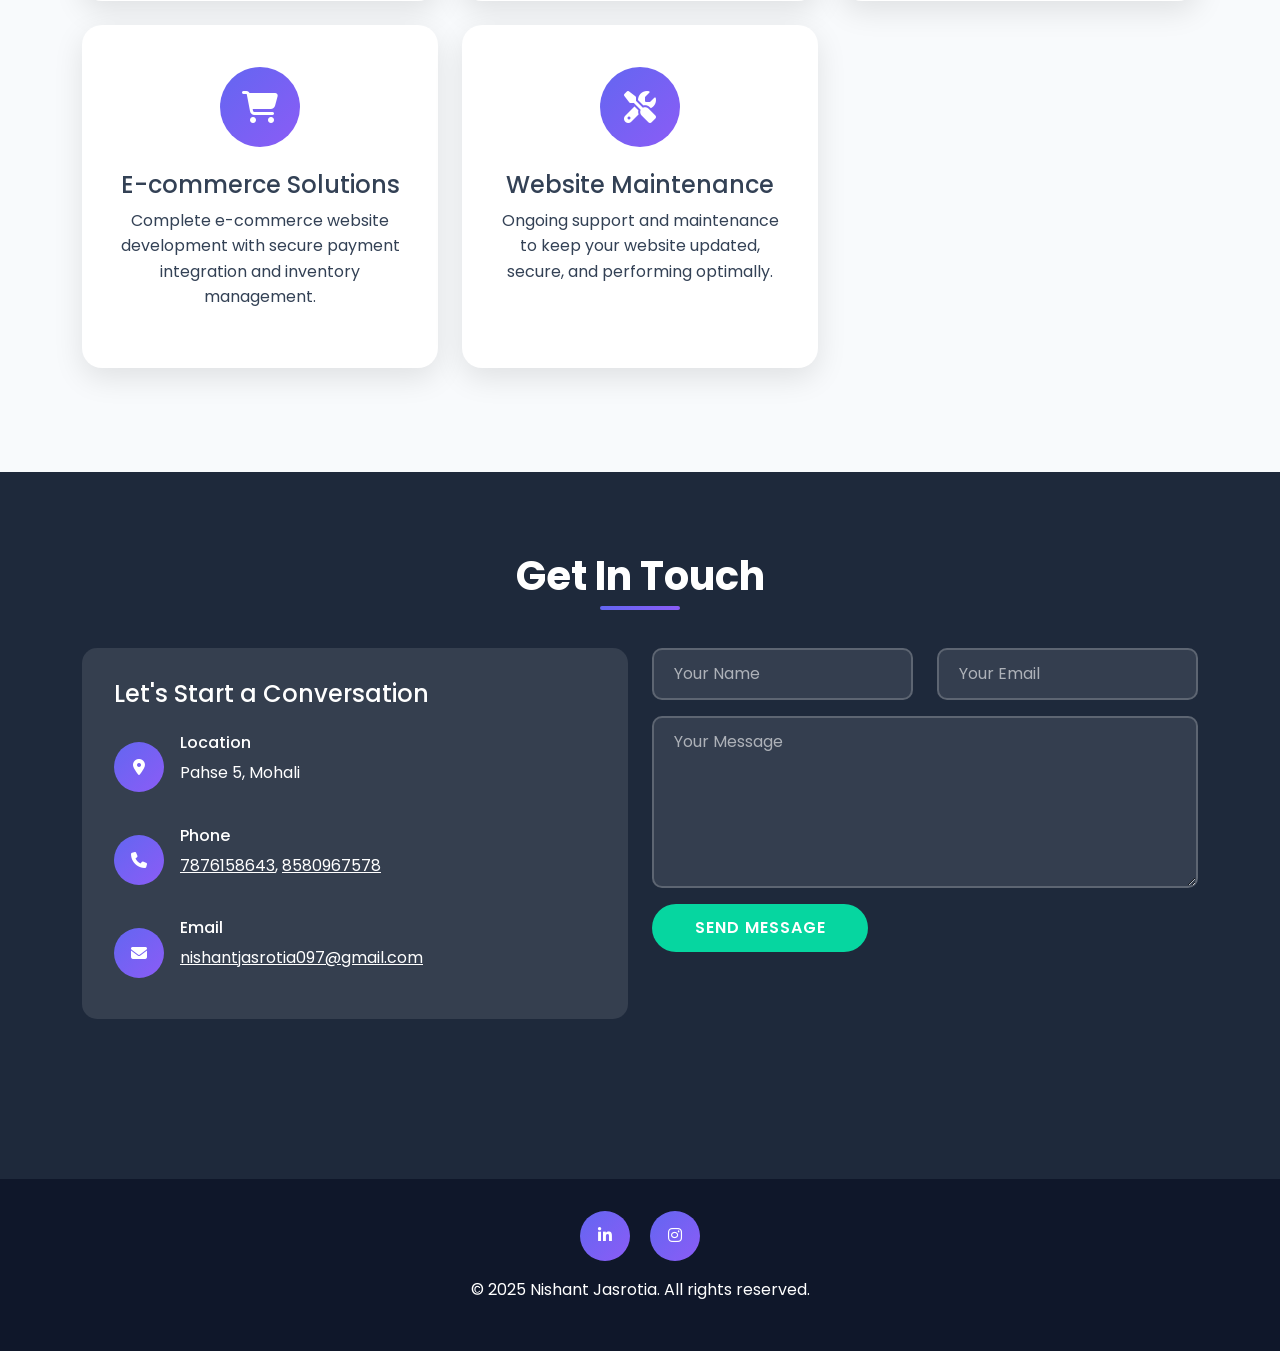
==== commit 28bb11cb: "changes" ====
--- a/index.html
+++ b/index.html
@@ -457,9 +457,7 @@
 
   /* Contact Section */
   body.dark-mode .contact-info {
-    border: 1px solid #fff;
-    /* border-radius: 15px;
-    background-image: linear-gradient(#7c5ff4, #06d6a0), linear-gradient(135deg, #6366f1 0%, #8b5cf6 100%); */
+      border: 2px solid rgba(255, 255, 255, 0.2);
   }
 
   .contact {
@@ -596,6 +594,12 @@
 
   /* Responsive */
   @media (max-width: 768px) {
+    .contact-icon {
+    flex-shrink: 0;
+}
+.contact-item a {
+    font-size: 15px;
+}
     .hero h1 {
       font-size: 2.5rem;
     }
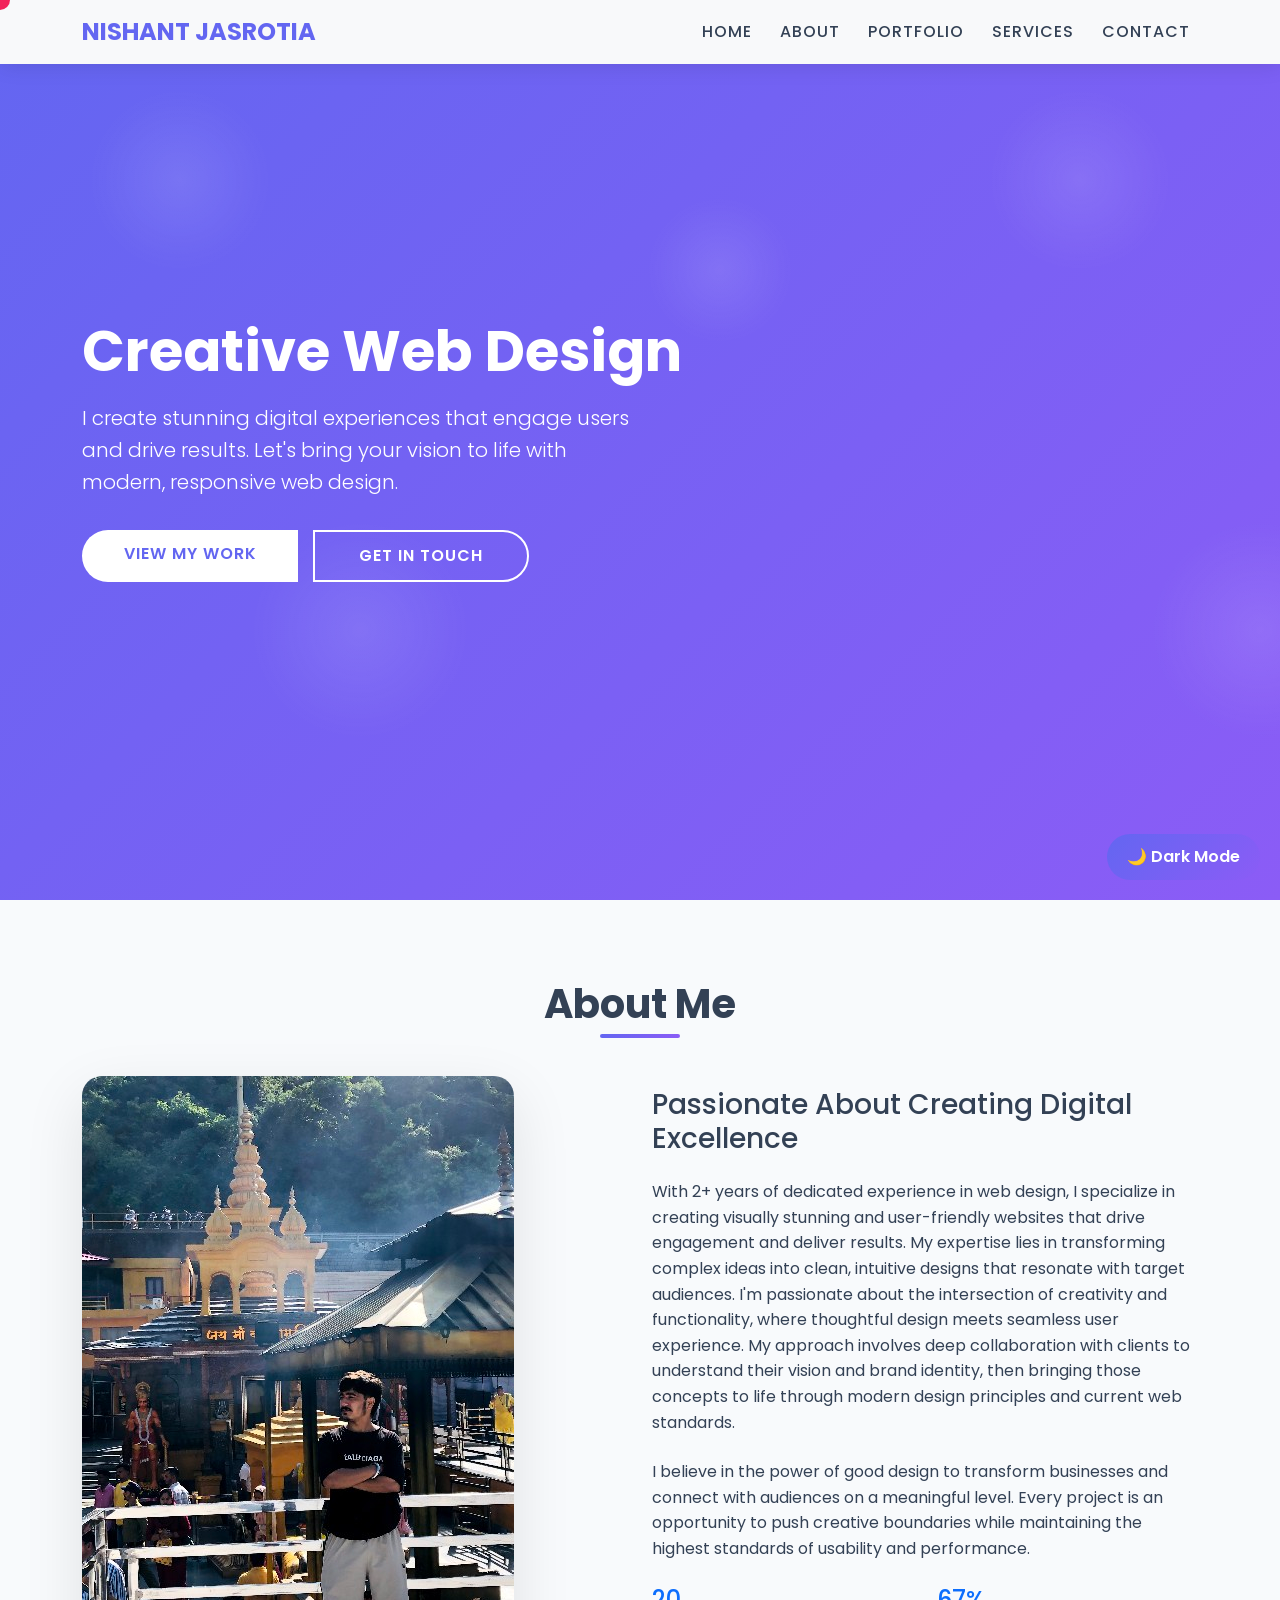
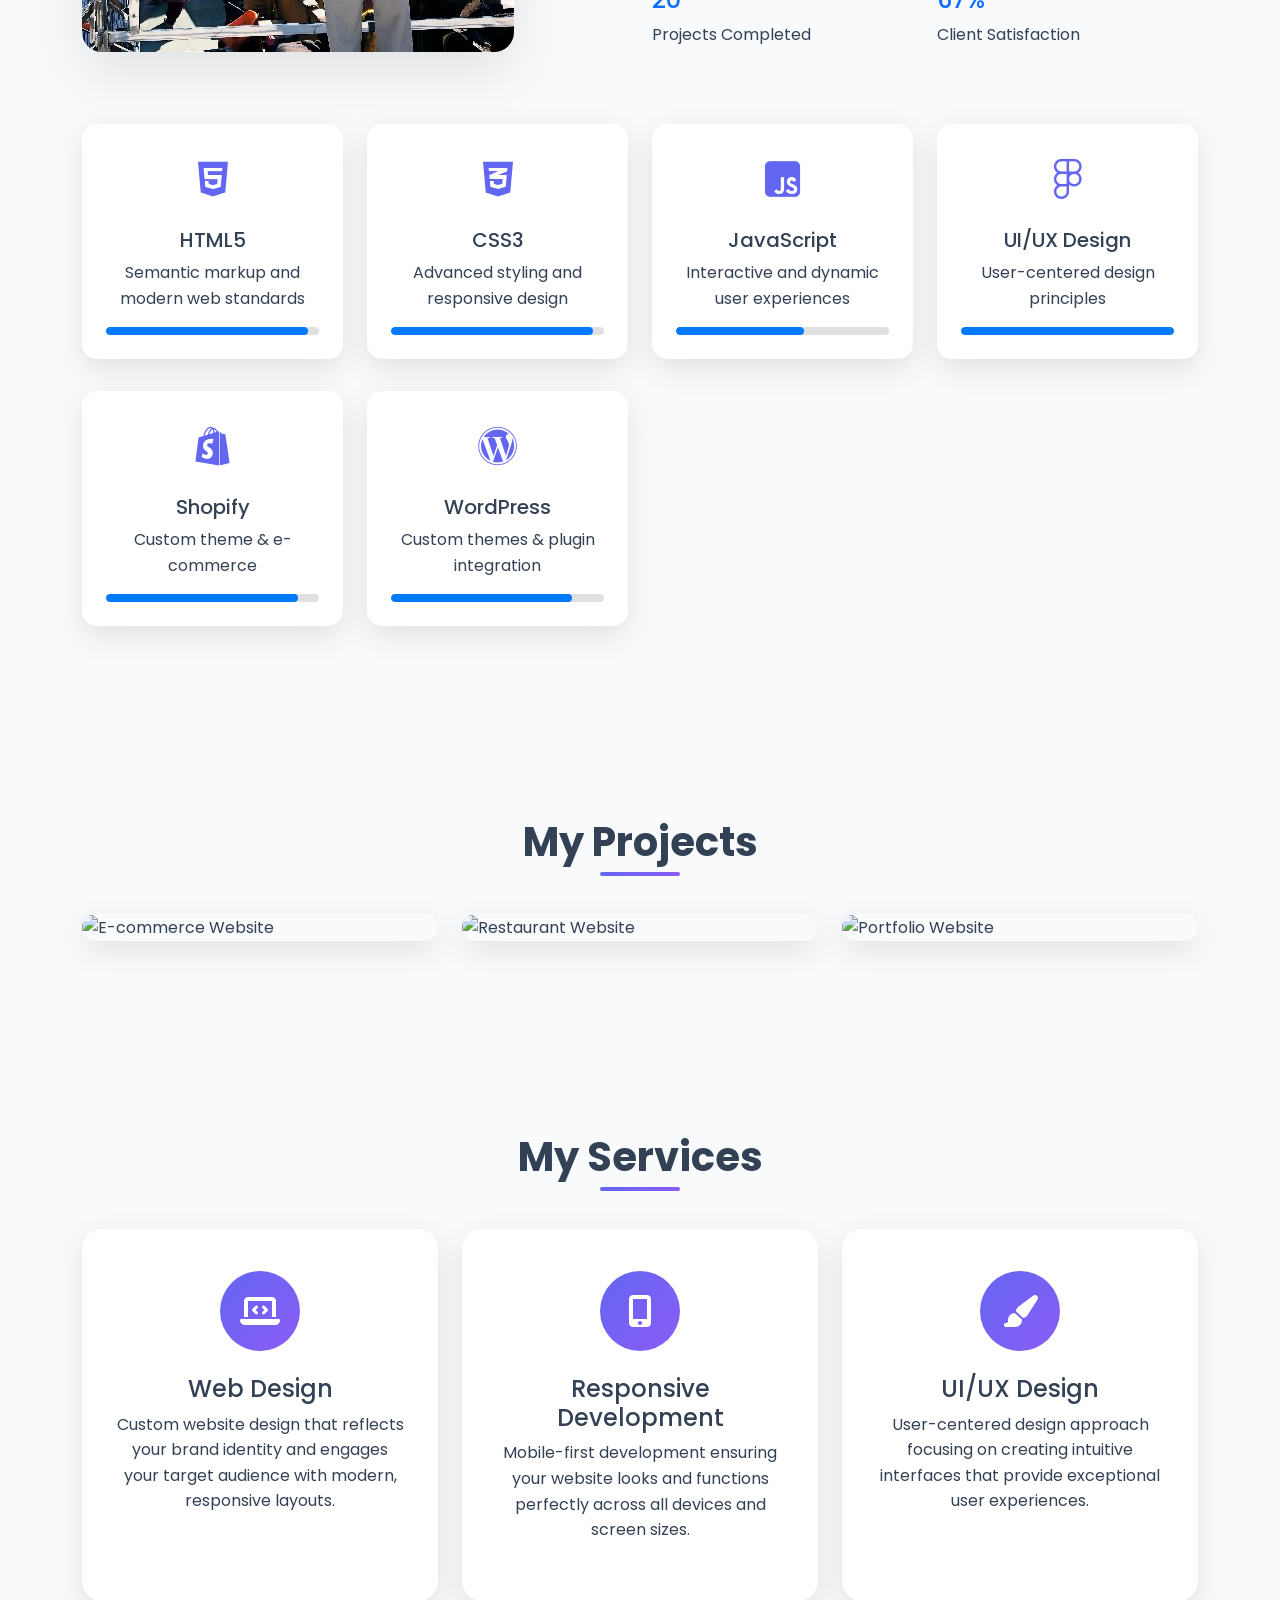
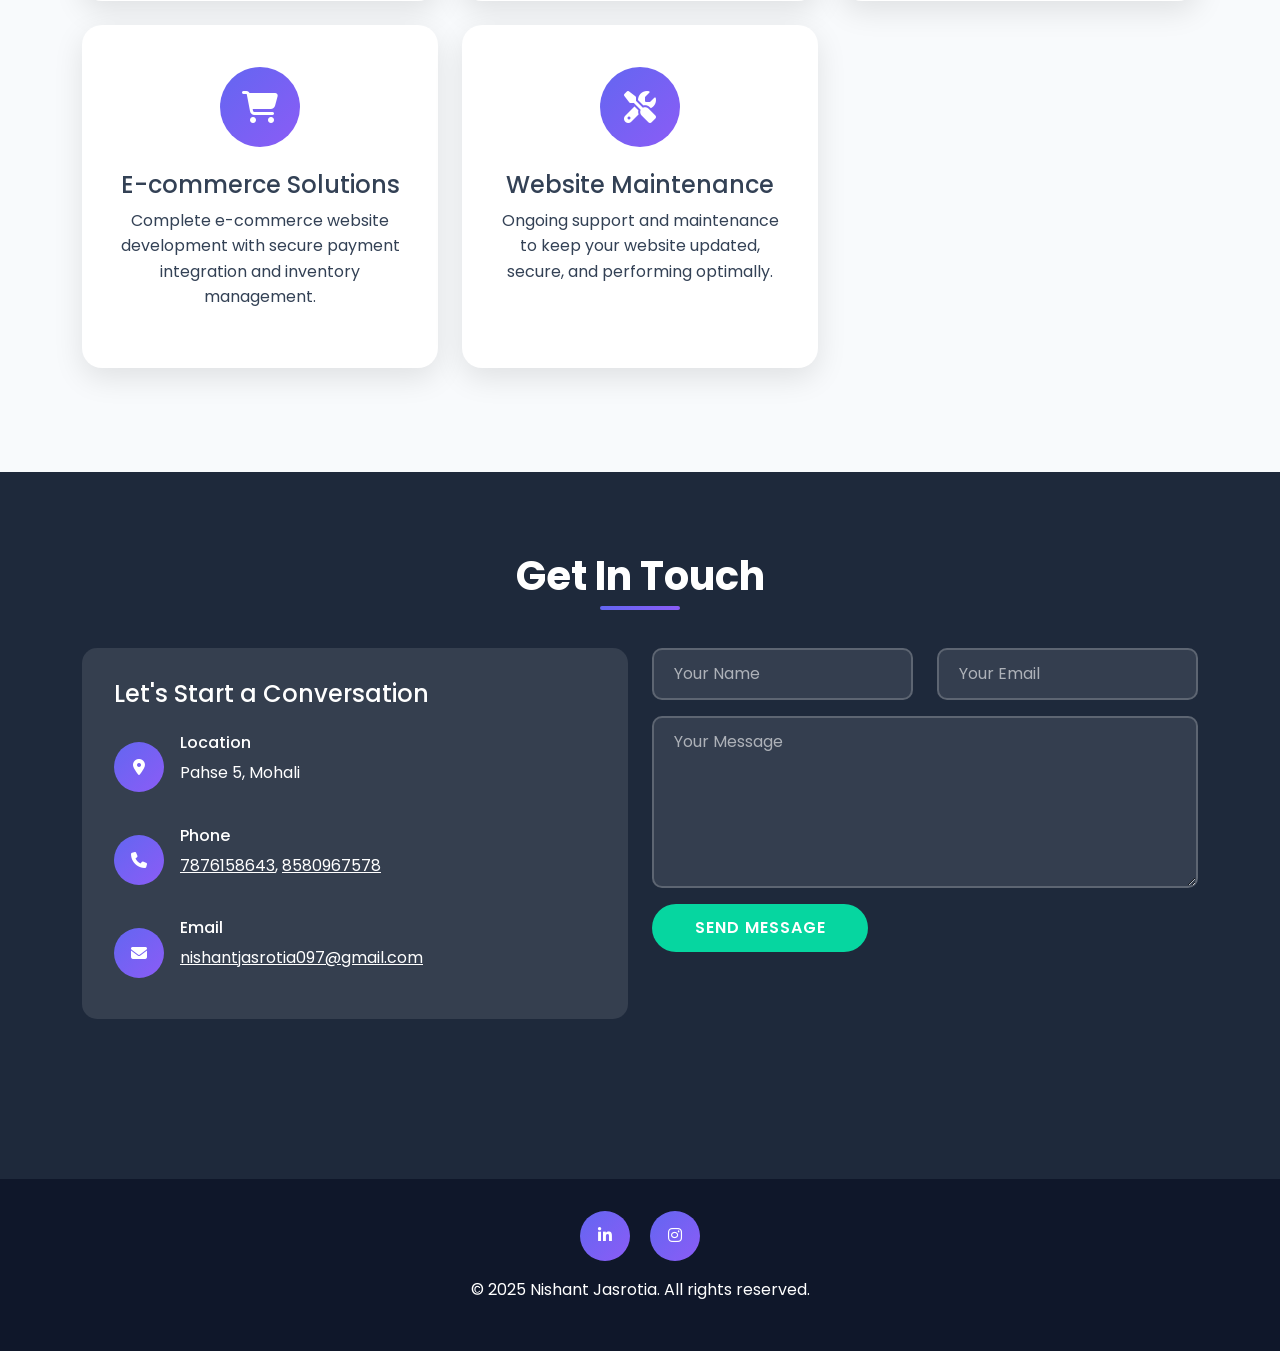
==== commit d6c00957: "changes" ====
--- a/index.html
+++ b/index.html
@@ -172,7 +172,12 @@
     color: var(--text-color) !important;
     position: relative;
     transition: color 0.3s ease;
-  }
+    text-transform: uppercase;
+    letter-spacing: 1px;
+  }
+  ul.navbar-nav {
+    gap: 12px;
+}
 
   .nav-link:hover {
     color: var(--primary-color) !important;
